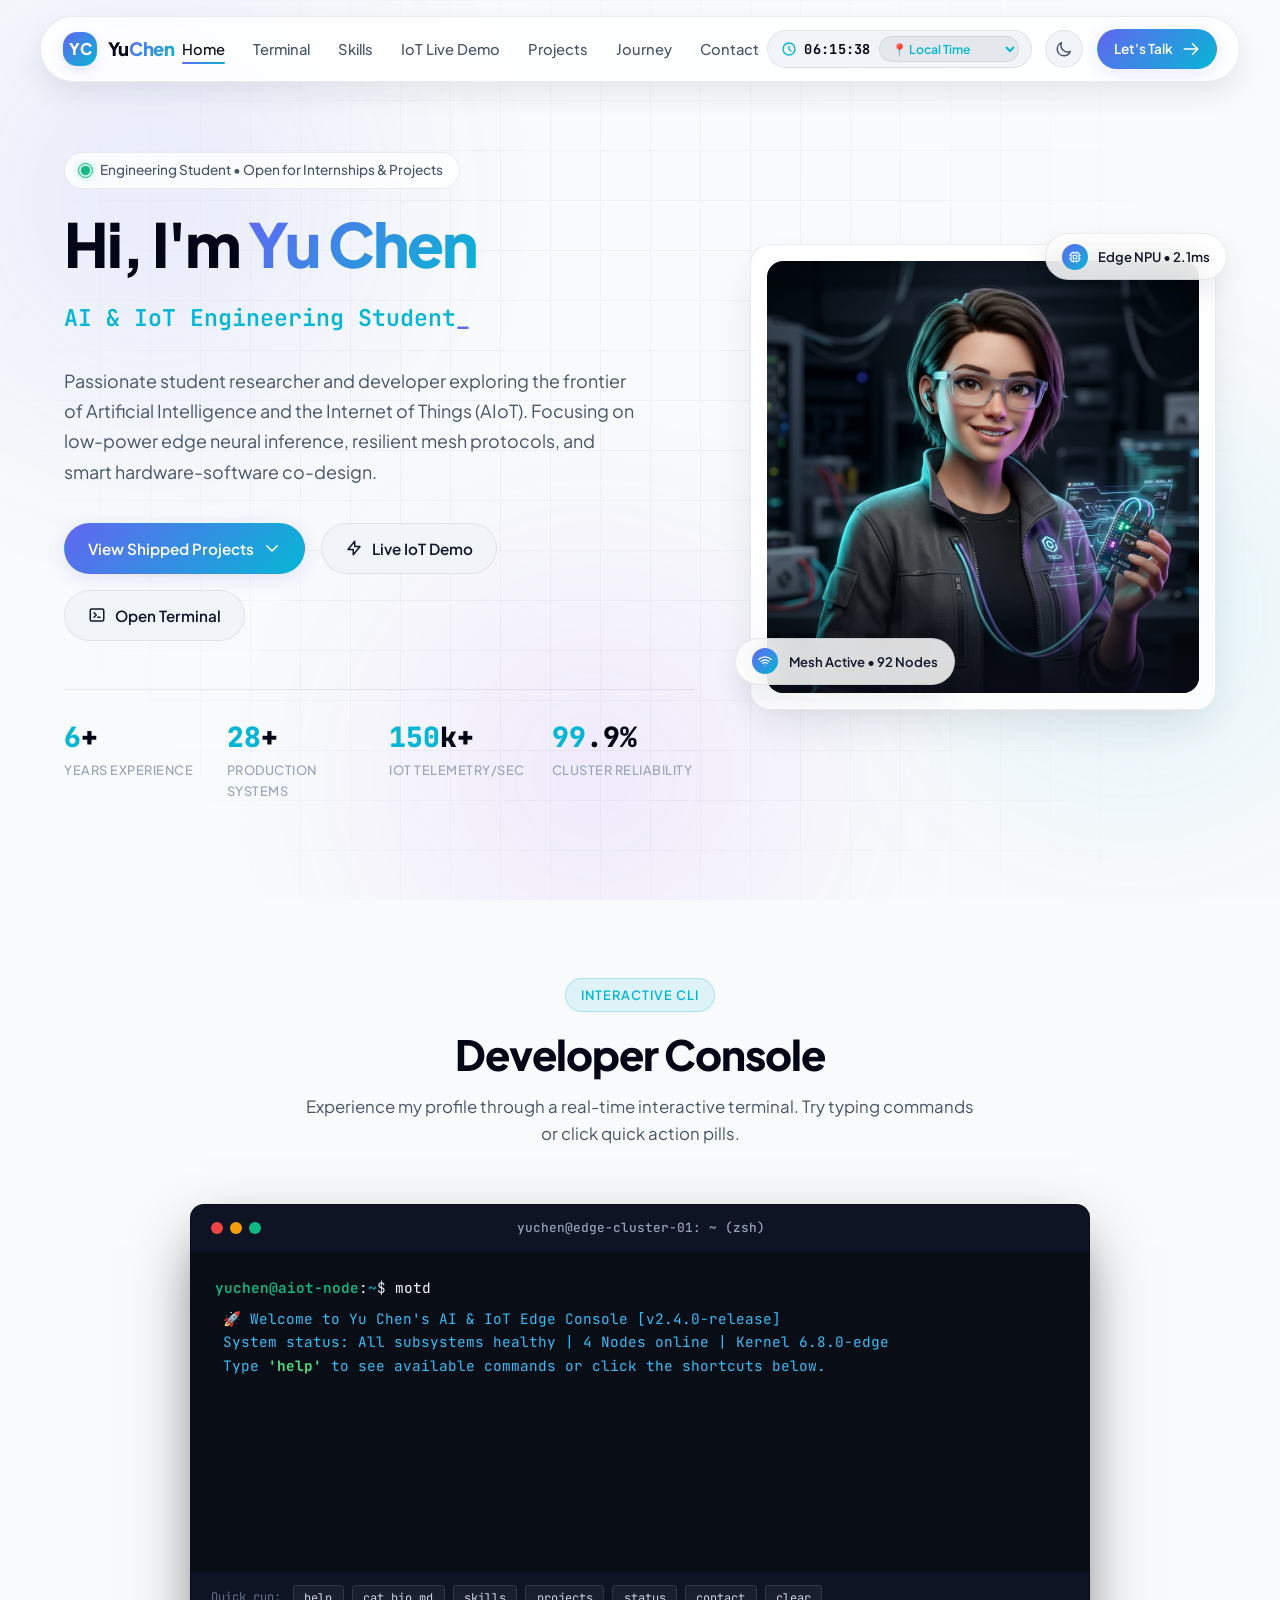
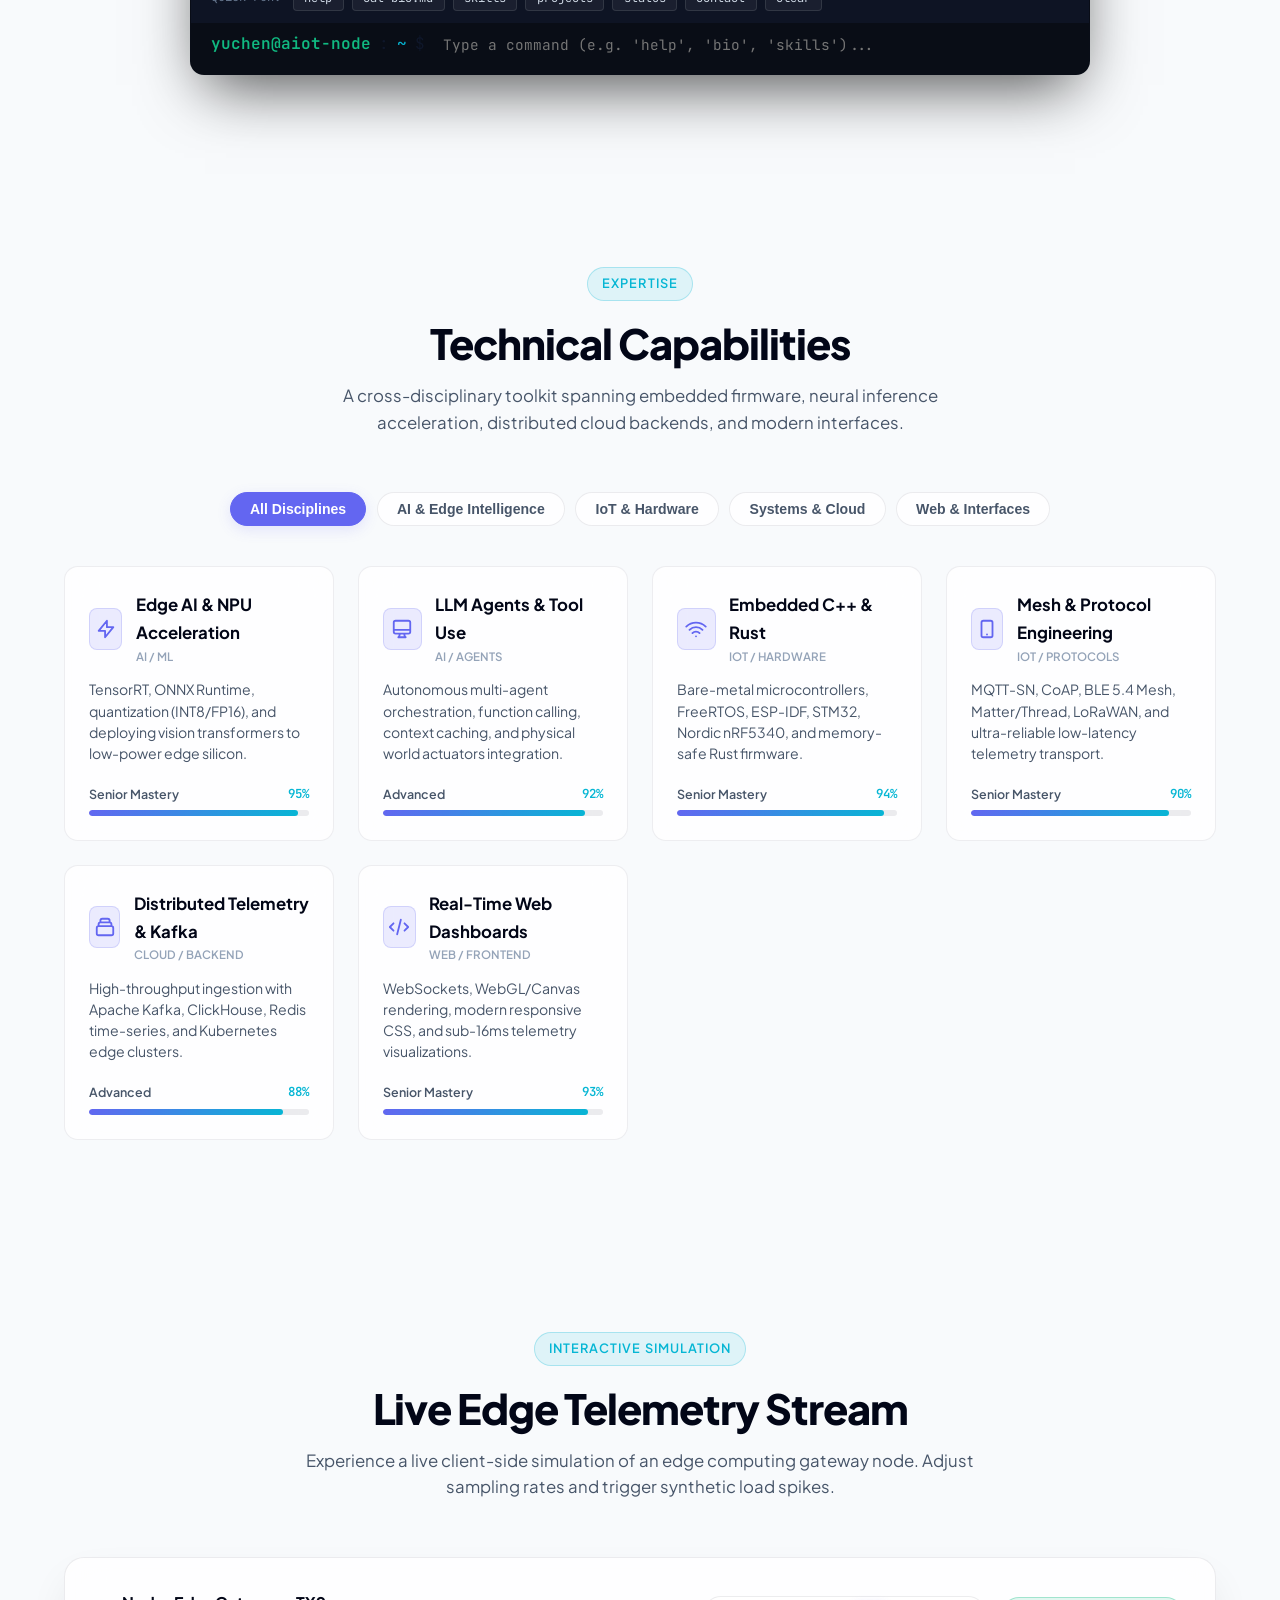
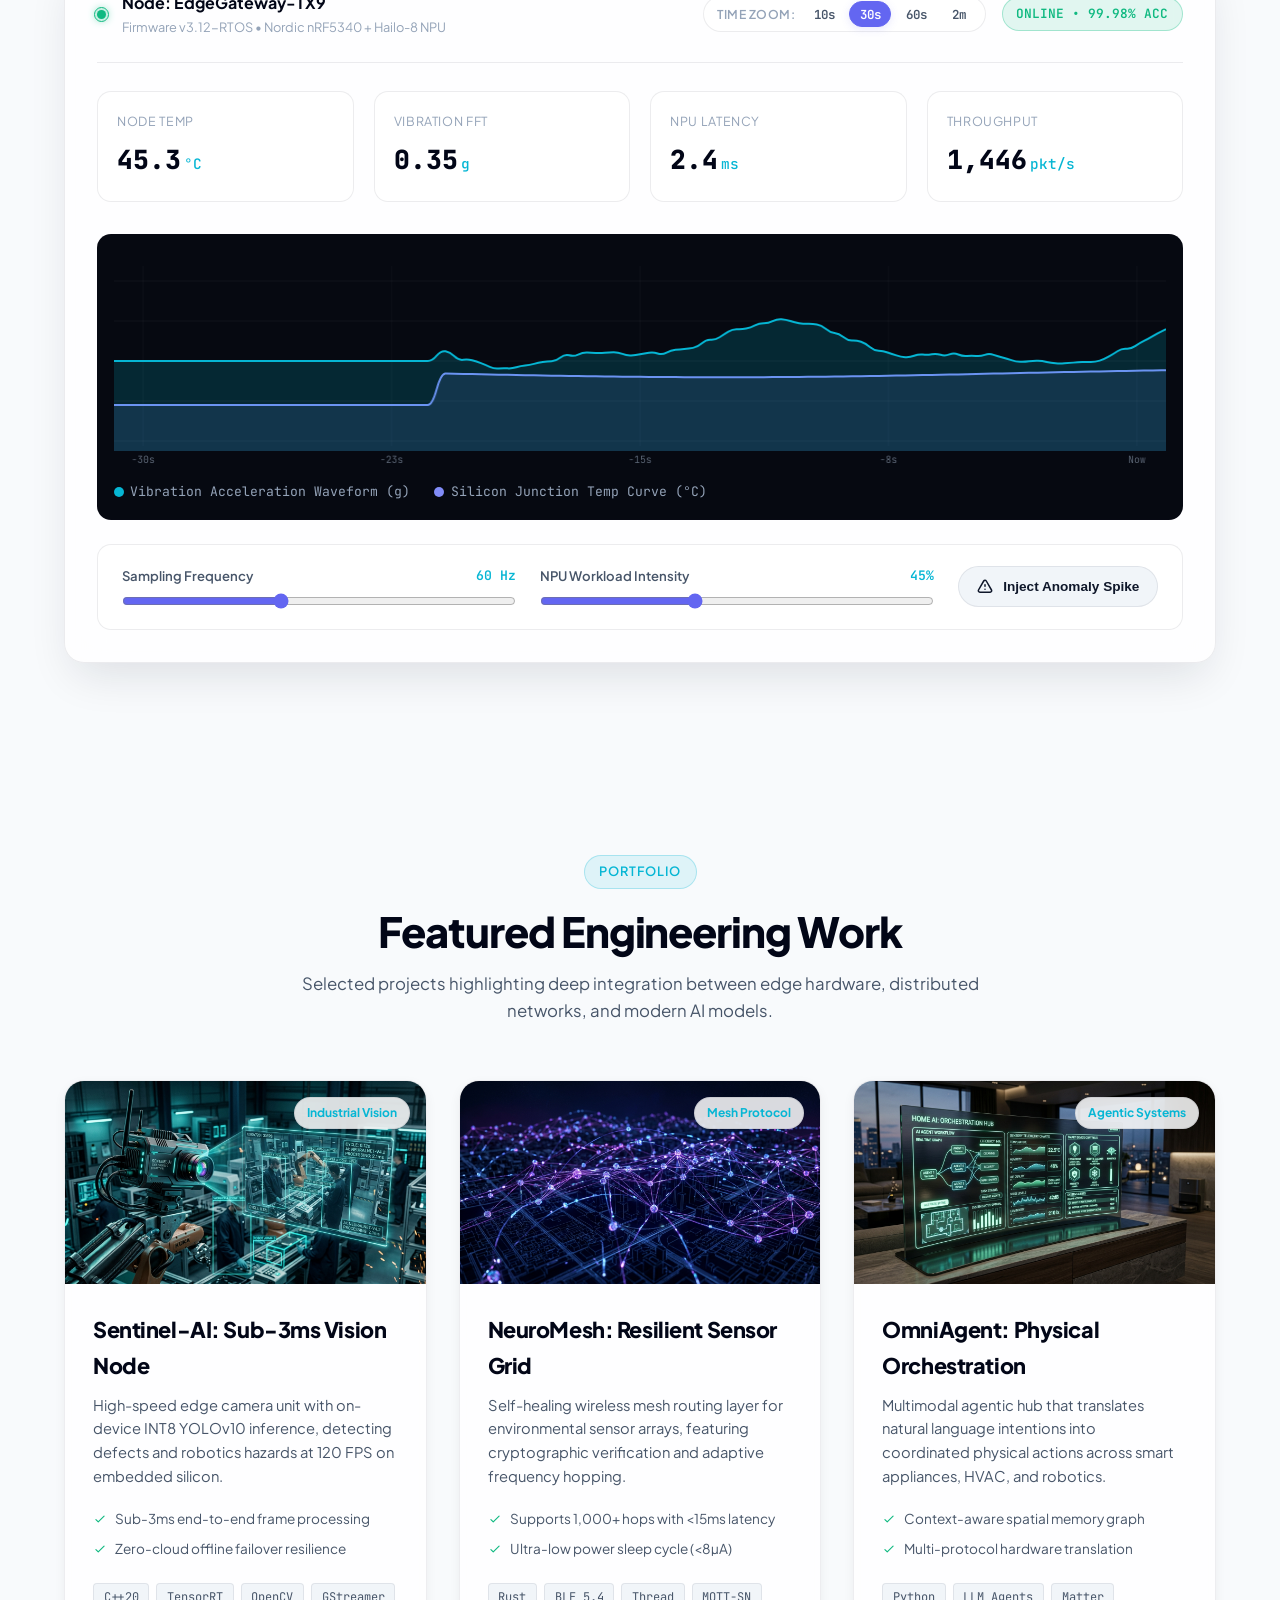
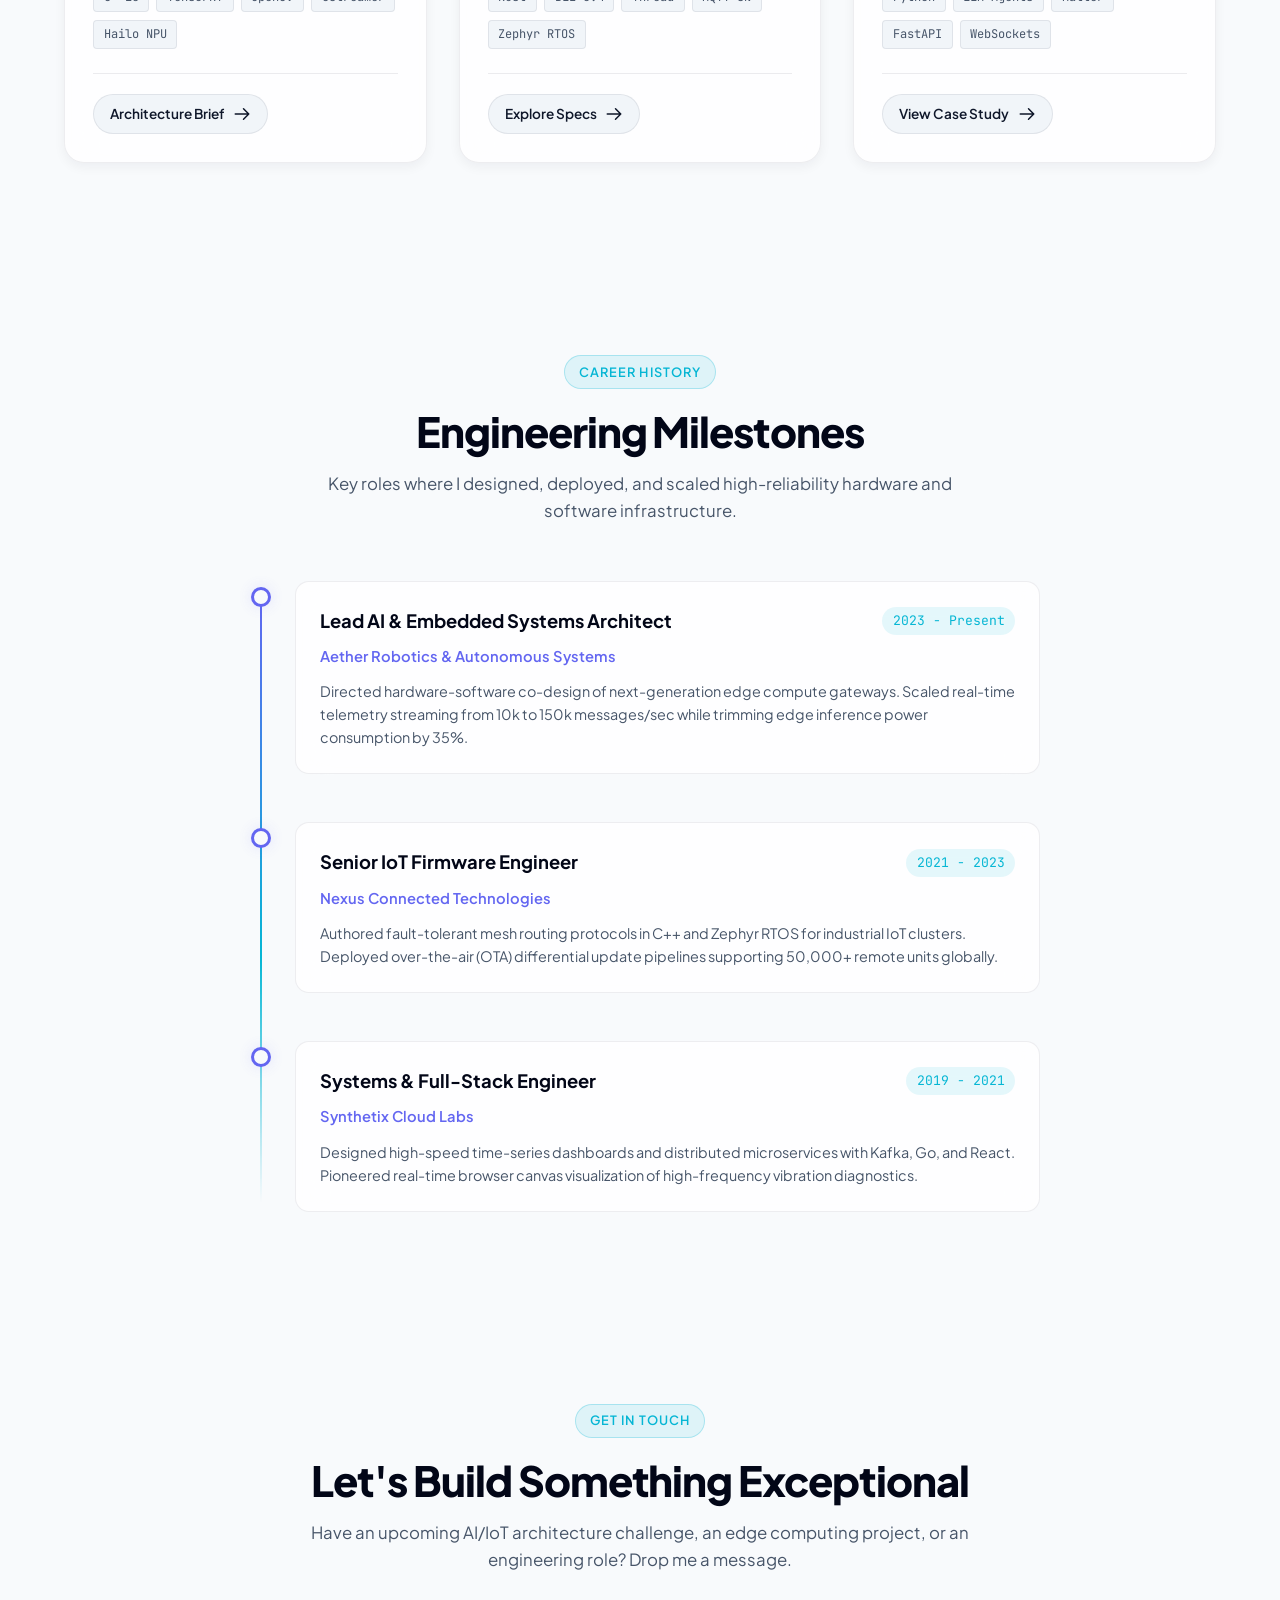
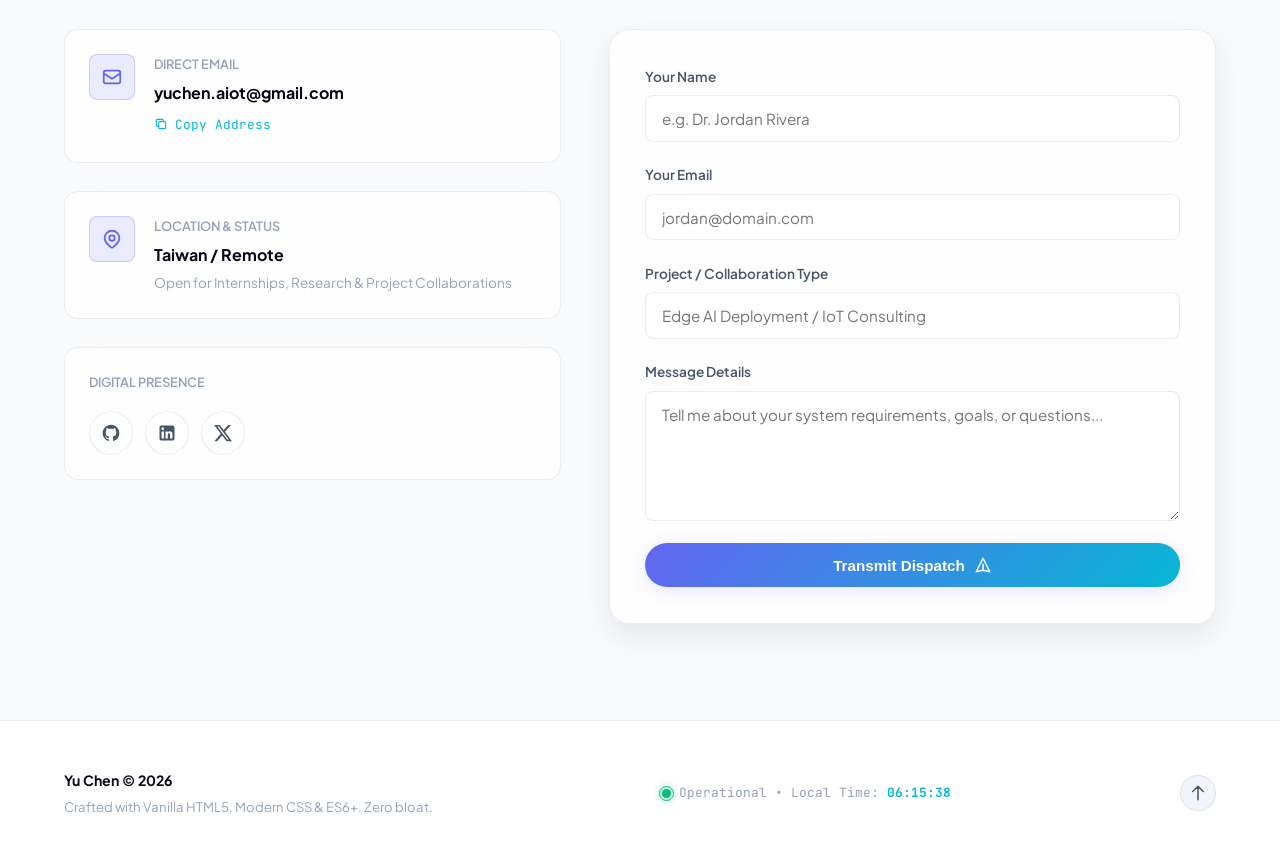
==== L2 Personal Page/index.html @ 90fe8b97 "feat: initial commit for Yu Chen AIoT personal page with interactive terminal, live telemetry simula" ====
<!DOCTYPE html>
<html lang="en" data-theme="dark">
<head>
  <meta charset="UTF-8">
  <meta name="viewport" content="width=device-width, initial-scale=1.0">
  <title>Yu Chen | AI & IoT Engineering Student</title>
  <meta name="description" content="Personal portfolio of Yu Chen — AI & IoT Engineering Student specializing in edge intelligence, distributed sensor networks, and autonomous physical systems.">
  <meta name="keywords" content="Yu Chen, AI, IoT, Edge Computing, Embedded Systems, Machine Learning, Engineering Student, Taiwan">
  <meta name="author" content="Yu Chen">

  <!-- Open Graph / Meta -->
  <meta property="og:type" content="website">
  <meta property="og:title" content="Yu Chen | AI & IoT Engineering Student">
  <meta property="og:description" content="Exploring Intelligent Edge Systems, Distributed IoT Mesh, and Autonomous Agent Infrastructure.">
  <meta property="og:image" content="./assets/avatar.jpg">

  <!-- Favicon -->
  <link rel="icon" href="data:image/svg+xml,<svg xmlns=%22http://www.w3.org/2000/svg%22 viewBox=%220 0 100 100%22><text y=%22.9em%22 font-size=%2290%22>⚡</text></svg>">

  <!-- Google Fonts: Plus Jakarta Sans & JetBrains Mono -->
  <link rel="preconnect" href="https://fonts.googleapis.com">
  <link rel="preconnect" href="https://fonts.gstatic.com" crossorigin>
  <link href="https://fonts.googleapis.com/css2?family=JetBrains+Mono:wght@400;500;700&family=Plus+Jakarta+Sans:wght@400;500;600;700;800&display=swap" rel="stylesheet">

  <!-- Stylesheet -->
  <link rel="stylesheet" href="style.css">
</head>
<body>

  <!-- Ambient Animated Background -->
  <div class="ambient-bg" aria-hidden="true">
    <div class="ambient-orb ambient-orb-1"></div>
    <div class="ambient-orb ambient-orb-2"></div>
    <div class="ambient-orb ambient-orb-3"></div>
    <div class="grid-overlay"></div>
  </div>

  <!-- Header / Navigation Bar -->
  <header class="header">
    <nav class="nav-wrapper" aria-label="Main Navigation">
      <a href="#hero" class="brand-logo" id="brandLogo">
        <div class="brand-mark">YC</div>
        <div class="brand-name">Yu<span>Chen</span></div>
      </a>

      <ul class="nav-menu" id="navMenu">
        <li><a href="#hero" class="nav-link active">Home</a></li>
        <li><a href="#terminal-section" class="nav-link">Terminal</a></li>
        <li><a href="#skills" class="nav-link">Skills</a></li>
        <li><a href="#telemetry" class="nav-link">IoT Live Demo</a></li>
        <li><a href="#projects" class="nav-link">Projects</a></li>
        <li><a href="#experience" class="nav-link">Journey</a></li>
        <li><a href="#contact" class="nav-link">Contact</a></li>
      </ul>

      <div class="nav-actions">
        <!-- Live Time & Timezone Switcher -->
        <div class="time-widget" id="headerTimeWidget">
          <div class="time-clock">
            <svg class="time-clock-icon" fill="none" viewBox="0 0 24 24" stroke="currentColor">
              <path stroke-linecap="round" stroke-linejoin="round" stroke-width="2" d="M12 8v4l3 3m6-3a9 9 0 11-18 0 9 9 0 0118 0z" />
            </svg>
            <span class="time-digits" id="navTimeDigits">--:--:--</span>
          </div>
          <div class="timezone-picker">
            <select id="timezoneSelect" class="timezone-select" aria-label="Select Time Zone" title="Switch Time Zone">
              <option value="auto">📍 Local Time</option>
              <option value="Asia/Taipei">🇹🇼 Taipei (UTC+8)</option>
              <option value="Asia/Tokyo">🇯🇵 Tokyo (JST)</option>
              <option value="America/Los_Angeles">🇺🇸 US Pacific (PT)</option>
              <option value="America/New_York">🇺🇸 US Eastern (ET)</option>
              <option value="Europe/London">🇬🇧 London (GMT)</option>
              <option value="Europe/Berlin">🇩🇪 Berlin (CET)</option>
              <option value="Australia/Sydney">🇦🇺 Sydney (AEST)</option>
              <option value="UTC">🌐 UTC</option>
            </select>
          </div>
        </div>

        <!-- Theme Toggle Button -->
        <button class="theme-toggle-btn" id="themeToggleBtn" aria-label="Toggle Color Theme" title="Toggle Theme">
          <svg class="icon-sun" fill="none" viewBox="0 0 24 24" stroke="currentColor">
            <path stroke-linecap="round" stroke-linejoin="round" stroke-width="2" d="M12 3v1m0 16v1m9-9h-1M4 12H3m15.364 6.364l-.707-.707M6.343 6.343l-.707-.707m12.728 0l-.707.707M6.343 17.657l-.707.707M16 12a4 4 0 11-8 0 4 4 0 018 0z" />
          </svg>
          <svg class="icon-moon" fill="none" viewBox="0 0 24 24" stroke="currentColor">
            <path stroke-linecap="round" stroke-linejoin="round" stroke-width="2" d="M20.354 15.354A9 9 0 018.646 3.646 9.003 9.003 0 0012 21a9.003 9.003 0 008.354-5.646z" />
          </svg>
        </button>

        <a href="#contact" class="btn btn-primary btn-sm" id="navContactBtn">
          <span>Let's Talk</span>
          <svg fill="none" viewBox="0 0 24 24" stroke="currentColor">
            <path stroke-linecap="round" stroke-linejoin="round" stroke-width="2" d="M14 5l7 7m0 0l-7 7m7-7H3" />
          </svg>
        </a>

        <!-- Mobile Menu Toggle -->
        <button class="mobile-menu-toggle" id="mobileMenuBtn" aria-label="Toggle Menu">
          <svg fill="none" viewBox="0 0 24 24" stroke="currentColor">
            <path stroke-linecap="round" stroke-linejoin="round" stroke-width="2" d="M4 6h16M4 12h16M4 18h16" />
          </svg>
        </button>
      </div>
    </nav>
  </header>

  <main>
    <!-- =======================================================================
         Hero Section
         ======================================================================= -->
    <section class="hero-section" id="hero">
      <div class="container">
        <div class="hero-grid">
          <!-- Hero Text -->
          <div class="hero-content">
            <div class="hero-badge-wrapper">
              <div class="status-badge">
                <span class="status-dot"></span>
                <span>Engineering Student &bull; Open for Internships & Projects</span>
              </div>
            </div>

            <h1 class="hero-title">
              Hi, I'm <span class="gradient-text">Yu Chen</span>
            </h1>

            <div class="typing-container">
              <span id="typingText"></span><span class="typing-cursor">_</span>
            </div>

            <p class="hero-description">
              Passionate student researcher and developer exploring the frontier of Artificial Intelligence
              and the Internet of Things (AIoT). Focusing on low-power edge neural inference,
              resilient mesh protocols, and smart hardware-software co-design.
            </p>

            <div class="hero-actions">
              <a href="#projects" class="btn btn-primary" id="heroExploreBtn">
                <span>View Shipped Projects</span>
                <svg fill="none" viewBox="0 0 24 24" stroke="currentColor">
                  <path stroke-linecap="round" stroke-linejoin="round" stroke-width="2" d="M19 9l-7 7-7-7" />
                </svg>
              </a>

              <a href="#telemetry" class="btn btn-secondary" id="heroDemoBtn">
                <svg fill="none" viewBox="0 0 24 24" stroke="currentColor">
                  <path stroke-linecap="round" stroke-linejoin="round" stroke-width="2" d="M13 10V3L4 14h7v7l9-11h-7z" />
                </svg>
                <span>Live IoT Demo</span>
              </a>

              <a href="#terminal-section" class="btn btn-secondary" id="heroTerminalBtn">
                <svg fill="none" viewBox="0 0 24 24" stroke="currentColor">
                  <path stroke-linecap="round" stroke-linejoin="round" stroke-width="2" d="M8 9l3 3-3 3m5 0h3M5 20h14a2 2 0 002-2V6a2 2 0 00-2-2H5a2 2 0 00-2 2v12a2 2 0 002 2z" />
                </svg>
                <span>Open Terminal</span>
              </a>
            </div>

            <!-- Stats Highlight -->
            <div class="stats-grid">
              <div class="stat-item">
                <div class="stat-number"><span class="counter" data-target="6">0</span>+</div>
                <div class="stat-label">Years Experience</div>
              </div>
              <div class="stat-item">
                <div class="stat-number"><span class="counter" data-target="28">0</span>+</div>
                <div class="stat-label">Production Systems</div>
              </div>
              <div class="stat-item">
                <div class="stat-number"><span class="counter" data-target="150">0</span>k+</div>
                <div class="stat-label">IoT Telemetry/sec</div>
              </div>
              <div class="stat-item">
                <div class="stat-number"><span class="counter" data-target="99">0</span>.9%</div>
                <div class="stat-label">Cluster Reliability</div>
              </div>
            </div>
          </div>

          <!-- Hero Visual & Avatar Card -->
          <div class="hero-visual-card">
            <div class="avatar-image-wrapper">
              <img src="./assets/avatar.jpg" alt="Yu Chen - AI & IoT Engineering Student" class="avatar-image" loading="eager">
              <div class="avatar-glass-overlay"></div>
            </div>

            <!-- Floating Micro Badges -->
            <div class="floating-chip floating-chip-1">
              <div class="chip-icon">
                <svg fill="none" viewBox="0 0 24 24" stroke="currentColor">
                  <path stroke-linecap="round" stroke-linejoin="round" stroke-width="2" d="M9 3v2m6-2v2M9 19v2m6-2v2M5 9H3m2 6H3m18-6h-2m2 6h-2M7 19h10a2 2 0 002-2V7a2 2 0 00-2-2H7a2 2 0 00-2 2v10a2 2 0 002 2zM9 9h6v6H9V9z" />
                </svg>
              </div>
              <span>Edge NPU &bull; 2.1ms</span>
            </div>

            <div class="floating-chip floating-chip-2">
              <div class="chip-icon">
                <svg fill="none" viewBox="0 0 24 24" stroke="currentColor">
                  <path stroke-linecap="round" stroke-linejoin="round" stroke-width="2" d="M8.111 16.404a5.5 5.5 0 017.778 0M12 20h.01m-7.08-7.071c3.904-3.905 10.236-3.905 14.141 0M1.394 9.393c5.857-5.857 15.355-5.857 21.213 0" />
                </svg>
              </div>
              <span>Mesh Active &bull; 92 Nodes</span>
            </div>
          </div>
        </div>
      </div>
    </section>

    <!-- =======================================================================
         Interactive Terminal Section
         ======================================================================= -->
    <section id="terminal-section">
      <div class="container">
        <div class="section-header">
          <div class="section-tag">Interactive CLI</div>
          <h2 class="section-title">Developer Console</h2>
          <p class="section-desc">Experience my profile through a real-time interactive terminal. Try typing commands or click quick action pills.</p>
        </div>

        <div class="terminal-wrapper" id="terminalWrapper">
          <div class="terminal-header">
            <div class="terminal-controls">
              <span class="term-btn red"></span>
              <span class="term-btn yellow"></span>
              <span class="term-btn green"></span>
            </div>
            <div class="terminal-title">yuchen@edge-cluster-01: ~ (zsh)</div>
            <div style="width: 48px;"></div>
          </div>

          <div class="terminal-body" id="terminalBody">
            <div class="term-line">
              <span class="term-prompt">yuchen@aiot-node</span>:<span class="term-path">~</span>$ <span class="term-cmd">motd</span>
            </div>
            <div class="term-output highlight">
              🚀 Welcome to Yu Chen's AI & IoT Edge Console [v2.4.0-release]<br>
              System status: All subsystems healthy | 4 Nodes online | Kernel 6.8.0-edge<br>
              Type <strong style="color: #4ade80;">'help'</strong> to see available commands or click the shortcuts below.
            </div>
          </div>

          <div class="terminal-quick-actions">
            <span class="quick-action-label">Quick run:</span>
            <button class="quick-cmd-btn" data-cmd="help">help</button>
            <button class="quick-cmd-btn" data-cmd="cat bio.md">cat bio.md</button>
            <button class="quick-cmd-btn" data-cmd="skills">skills</button>
            <button class="quick-cmd-btn" data-cmd="projects">projects</button>
            <button class="quick-cmd-btn" data-cmd="status">status</button>
            <button class="quick-cmd-btn" data-cmd="contact">contact</button>
            <button class="quick-cmd-btn" data-cmd="clear">clear</button>
          </div>

          <form id="terminalForm" onsubmit="return false;" style="padding: 0 1.25rem 1rem; background: #090d16;">
            <div class="terminal-input-row">
              <span class="term-prompt">yuchen@aiot-node</span>:<span class="term-path">~</span>$&nbsp;
              <input type="text" id="terminalInput" class="terminal-input" placeholder="Type a command (e.g. 'help', 'bio', 'skills')..." autocomplete="off" spellcheck="false">
            </div>
          </form>
        </div>
      </div>
    </section>

    <!-- =======================================================================
         Skills & Capabilities Matrix
         ======================================================================= -->
    <section id="skills">
      <div class="container">
        <div class="section-header">
          <div class="section-tag">Expertise</div>
          <h2 class="section-title">Technical Capabilities</h2>
          <p class="section-desc">A cross-disciplinary toolkit spanning embedded firmware, neural inference acceleration, distributed cloud backends, and modern interfaces.</p>
        </div>

        <!-- Filter Buttons -->
        <div class="skills-filter-wrapper">
          <button class="filter-btn active" data-filter="all">All Disciplines</button>
          <button class="filter-btn" data-filter="ai">AI & Edge Intelligence</button>
          <button class="filter-btn" data-filter="iot">IoT & Hardware</button>
          <button class="filter-btn" data-filter="systems">Systems & Cloud</button>
          <button class="filter-btn" data-filter="web">Web & Interfaces</button>
        </div>

        <!-- Skills Grid -->
        <div class="skills-grid" id="skillsGrid">
          <!-- AI 1 -->
          <div class="skill-card" data-category="ai">
            <div class="skill-card-header">
              <div class="skill-icon-wrap">
                <svg fill="none" viewBox="0 0 24 24" stroke="currentColor">
                  <path stroke-linecap="round" stroke-linejoin="round" stroke-width="2" d="M13 10V3L4 14h7v7l9-11h-7z" />
                </svg>
              </div>
              <div>
                <div class="skill-name">Edge AI & NPU Acceleration</div>
                <div class="skill-category-badge">AI / ML</div>
              </div>
            </div>
            <p class="skill-desc">TensorRT, ONNX Runtime, quantization (INT8/FP16), and deploying vision transformers to low-power edge silicon.</p>
            <div class="skill-progress-wrap">
              <div class="skill-progress-header">
                <span class="skill-progress-level">Senior Mastery</span>
                <span class="skill-progress-pct">95%</span>
              </div>
              <div class="skill-progress-bar"><div class="skill-progress-fill" style="width: 95%;"></div></div>
            </div>
          </div>

          <!-- AI 2 -->
          <div class="skill-card" data-category="ai">
            <div class="skill-card-header">
              <div class="skill-icon-wrap">
                <svg fill="none" viewBox="0 0 24 24" stroke="currentColor">
                  <path stroke-linecap="round" stroke-linejoin="round" stroke-width="2" d="M9.75 17L9 20l-1 1h8l-1-1-.75-3M3 13h18M5 17h14a2 2 0 002-2V5a2 2 0 00-2-2H5a2 2 0 00-2 2v10a2 2 0 002 2z" />
                </svg>
              </div>
              <div>
                <div class="skill-name">LLM Agents & Tool Use</div>
                <div class="skill-category-badge">AI / Agents</div>
              </div>
            </div>
            <p class="skill-desc">Autonomous multi-agent orchestration, function calling, context caching, and physical world actuators integration.</p>
            <div class="skill-progress-wrap">
              <div class="skill-progress-header">
                <span class="skill-progress-level">Advanced</span>
                <span class="skill-progress-pct">92%</span>
              </div>
              <div class="skill-progress-bar"><div class="skill-progress-fill" style="width: 92%;"></div></div>
            </div>
          </div>

          <!-- IoT 1 -->
          <div class="skill-card" data-category="iot">
            <div class="skill-card-header">
              <div class="skill-icon-wrap">
                <svg fill="none" viewBox="0 0 24 24" stroke="currentColor">
                  <path stroke-linecap="round" stroke-linejoin="round" stroke-width="2" d="M8.111 16.404a5.5 5.5 0 017.778 0M12 20h.01m-7.08-7.071c3.904-3.905 10.236-3.905 14.141 0M1.394 9.393c5.857-5.857 15.355-5.857 21.213 0" />
                </svg>
              </div>
              <div>
                <div class="skill-name">Embedded C++ & Rust</div>
                <div class="skill-category-badge">IoT / Hardware</div>
              </div>
            </div>
            <p class="skill-desc">Bare-metal microcontrollers, FreeRTOS, ESP-IDF, STM32, Nordic nRF5340, and memory-safe Rust firmware.</p>
            <div class="skill-progress-wrap">
              <div class="skill-progress-header">
                <span class="skill-progress-level">Senior Mastery</span>
                <span class="skill-progress-pct">94%</span>
              </div>
              <div class="skill-progress-bar"><div class="skill-progress-fill" style="width: 94%;"></div></div>
            </div>
          </div>

          <!-- IoT 2 -->
          <div class="skill-card" data-category="iot">
            <div class="skill-card-header">
              <div class="skill-icon-wrap">
                <svg fill="none" viewBox="0 0 24 24" stroke="currentColor">
                  <path stroke-linecap="round" stroke-linejoin="round" stroke-width="2" d="M12 18h.01M8 21h8a2 2 0 002-2V5a2 2 0 00-2-2H8a2 2 0 00-2 2v14a2 2 0 002 2z" />
                </svg>
              </div>
              <div>
                <div class="skill-name">Mesh & Protocol Engineering</div>
                <div class="skill-category-badge">IoT / Protocols</div>
              </div>
            </div>
            <p class="skill-desc">MQTT-SN, CoAP, BLE 5.4 Mesh, Matter/Thread, LoRaWAN, and ultra-reliable low-latency telemetry transport.</p>
            <div class="skill-progress-wrap">
              <div class="skill-progress-header">
                <span class="skill-progress-level">Senior Mastery</span>
                <span class="skill-progress-pct">90%</span>
              </div>
              <div class="skill-progress-bar"><div class="skill-progress-fill" style="width: 90%;"></div></div>
            </div>
          </div>

          <!-- Systems 1 -->
          <div class="skill-card" data-category="systems">
            <div class="skill-card-header">
              <div class="skill-icon-wrap">
                <svg fill="none" viewBox="0 0 24 24" stroke="currentColor">
                  <path stroke-linecap="round" stroke-linejoin="round" stroke-width="2" d="M19 11H5m14 0a2 2 0 012 2v6a2 2 0 01-2 2H5a2 2 0 01-2-2v-6a2 2 0 012-2m14 0V9a2 2 0 00-2-2M5 11V9a2 2 0 012-2m0 0V5a2 2 0 012-2h6a2 2 0 012 2v2M7 7h10" />
                </svg>
              </div>
              <div>
                <div class="skill-name">Distributed Telemetry & Kafka</div>
                <div class="skill-category-badge">Cloud / Backend</div>
              </div>
            </div>
            <p class="skill-desc">High-throughput ingestion with Apache Kafka, ClickHouse, Redis time-series, and Kubernetes edge clusters.</p>
            <div class="skill-progress-wrap">
              <div class="skill-progress-header">
                <span class="skill-progress-level">Advanced</span>
                <span class="skill-progress-pct">88%</span>
              </div>
              <div class="skill-progress-bar"><div class="skill-progress-fill" style="width: 88%;"></div></div>
            </div>
          </div>

          <!-- Web 1 -->
          <div class="skill-card" data-category="web">
            <div class="skill-card-header">
              <div class="skill-icon-wrap">
                <svg fill="none" viewBox="0 0 24 24" stroke="currentColor">
                  <path stroke-linecap="round" stroke-linejoin="round" stroke-width="2" d="M10 20l4-16m4 4l4 4-4 4M6 16l-4-4 4-4" />
                </svg>
              </div>
              <div>
                <div class="skill-name">Real-Time Web Dashboards</div>
                <div class="skill-category-badge">Web / Frontend</div>
              </div>
            </div>
            <p class="skill-desc">WebSockets, WebGL/Canvas rendering, modern responsive CSS, and sub-16ms telemetry visualizations.</p>
            <div class="skill-progress-wrap">
              <div class="skill-progress-header">
                <span class="skill-progress-level">Senior Mastery</span>
                <span class="skill-progress-pct">93%</span>
              </div>
              <div class="skill-progress-bar"><div class="skill-progress-fill" style="width: 93%;"></div></div>
            </div>
          </div>
        </div>
      </div>
    </section>

    <!-- =======================================================================
         Live IoT Telemetry Simulator (Showcase Widget)
         ======================================================================= -->
    <section id="telemetry">
      <div class="container">
        <div class="section-header">
          <div class="section-tag">Interactive Simulation</div>
          <h2 class="section-title">Live Edge Telemetry Stream</h2>
          <p class="section-desc">Experience a live client-side simulation of an edge computing gateway node. Adjust sampling rates and trigger synthetic load spikes.</p>
        </div>

        <div class="telemetry-dashboard">
          <div class="telemetry-header">
            <div class="telemetry-node-info">
              <div class="status-dot"></div>
              <div>
                <strong style="color: var(--text-highlight);">Node: EdgeGateway-TX9</strong>
                <div style="font-size: 0.8rem; color: var(--text-muted);">Firmware v3.12-RTOS &bull; Nordic nRF5340 + Hailo-8 NPU</div>
              </div>
            </div>
            <div class="telemetry-header-actions">
              <div class="telemetry-time-zoom" id="telemetryTimeZoom">
                <span class="zoom-label">Time Zoom:</span>
                <div class="zoom-btn-group">
                  <button class="zoom-btn" data-zoom="10" title="10 seconds high-res window (10x zoom)">10s</button>
                  <button class="zoom-btn active" data-zoom="30" title="30 seconds window (5x zoom)">30s</button>
                  <button class="zoom-btn" data-zoom="60" title="60 seconds window (2x zoom)">60s</button>
                  <button class="zoom-btn" data-zoom="120" title="2 minutes overview (1x zoom)">2m</button>
                </div>
              </div>
              <div class="node-chip">ONLINE &bull; 99.98% ACC</div>
            </div>
          </div>

          <!-- Live KPIs -->
          <div class="telemetry-kpis">
            <div class="kpi-card">
              <span class="kpi-label">Node Temp</span>
              <div class="kpi-value"><span id="valTemp">41.8</span><span class="kpi-unit">°C</span></div>
            </div>
            <div class="kpi-card">
              <span class="kpi-label">Vibration FFT</span>
              <div class="kpi-value"><span id="valVibe">0.24</span><span class="kpi-unit">g</span></div>
            </div>
            <div class="kpi-card">
              <span class="kpi-label">NPU Latency</span>
              <div class="kpi-value"><span id="valLatency">2.1</span><span class="kpi-unit">ms</span></div>
            </div>
            <div class="kpi-card">
              <span class="kpi-label">Throughput</span>
              <div class="kpi-value"><span id="valPackets">1,240</span><span class="kpi-unit">pkt/s</span></div>
            </div>
          </div>

          <!-- Canvas Waveform -->
          <div class="canvas-container">
            <canvas id="telemetryChart"></canvas>
            <div class="canvas-legend">
              <div class="legend-item">
                <span class="legend-dot cyan"></span>
                <span>Vibration Acceleration Waveform (g)</span>
              </div>
              <div class="legend-item">
                <span class="legend-dot indigo"></span>
                <span>Silicon Junction Temp Curve (°C)</span>
              </div>
            </div>
          </div>

          <!-- Interactive Controls -->
          <div class="telemetry-controls-row">
            <div class="slider-group">
              <div class="slider-header">
                <span>Sampling Frequency</span>
                <span class="slider-val" id="freqVal">60 Hz</span>
              </div>
              <input type="range" class="custom-range" id="freqSlider" min="20" max="120" value="60">
            </div>

            <div class="slider-group">
              <div class="slider-header">
                <span>NPU Workload Intensity</span>
                <span class="slider-val" id="loadVal">45%</span>
              </div>
              <input type="range" class="custom-range" id="loadSlider" min="10" max="100" value="45">
            </div>

            <div>
              <button class="btn btn-secondary" id="triggerAnomalyBtn" style="font-size: 0.85rem; padding: 0.65rem 1.1rem;">
                <svg fill="none" viewBox="0 0 24 24" stroke="currentColor">
                  <path stroke-linecap="round" stroke-linejoin="round" stroke-width="2" d="M12 9v2m0 4h.01m-6.938 4h13.856c1.54 0 2.502-1.667 1.732-3L13.732 4c-.77-1.333-2.694-1.333-3.464 0L3.34 16c-.77 1.333.192 3 1.732 3z" />
                </svg>
                <span>Inject Anomaly Spike</span>
              </button>
            </div>
          </div>
        </div>
      </div>
    </section>

    <!-- =======================================================================
         Featured Projects Showcase
         ======================================================================= -->
    <section id="projects">
      <div class="container">
        <div class="section-header">
          <div class="section-tag">Portfolio</div>
          <h2 class="section-title">Featured Engineering Work</h2>
          <p class="section-desc">Selected projects highlighting deep integration between edge hardware, distributed networks, and modern AI models.</p>
        </div>

        <div class="projects-grid">
          <!-- Project 1 -->
          <article class="project-card">
            <div class="project-media">
              <img src="./assets/edgevision.jpg" alt="Sentinel-AI Edge Computer Vision" class="project-img" loading="lazy">
              <div class="project-badge">Industrial Vision</div>
            </div>
            <div class="project-body">
              <h3 class="project-title">Sentinel-AI: Sub-3ms Vision Node</h3>
              <p class="project-desc">
                High-speed edge camera unit with on-device INT8 YOLOv10 inference, detecting defects and robotics hazards at 120 FPS on embedded silicon.
              </p>
              <ul class="project-highlights">
                <li>
                  <svg fill="none" viewBox="0 0 24 24" stroke="currentColor"><path stroke-linecap="round" stroke-linejoin="round" stroke-width="2" d="M5 13l4 4L19 7"/></svg>
                  <span>Sub-3ms end-to-end frame processing</span>
                </li>
                <li>
                  <svg fill="none" viewBox="0 0 24 24" stroke="currentColor"><path stroke-linecap="round" stroke-linejoin="round" stroke-width="2" d="M5 13l4 4L19 7"/></svg>
                  <span>Zero-cloud offline failover resilience</span>
                </li>
              </ul>
              <div class="project-tags">
                <span class="project-tag">C++20</span>
                <span class="project-tag">TensorRT</span>
                <span class="project-tag">OpenCV</span>
                <span class="project-tag">GStreamer</span>
                <span class="project-tag">Hailo NPU</span>
              </div>
              <div class="project-footer">
                <a href="#contact" class="btn btn-secondary btn-sm">
                  <span>Architecture Brief</span>
                  <svg fill="none" viewBox="0 0 24 24" stroke="currentColor"><path stroke-linecap="round" stroke-linejoin="round" stroke-width="2" d="M14 5l7 7m0 0l-7 7m7-7H3"/></svg>
                </a>
              </div>
            </div>
          </article>

          <!-- Project 2 -->
          <article class="project-card">
            <div class="project-media">
              <img src="./assets/neuromesh.jpg" alt="NeuroMesh IoT Decentralized Network" class="project-img" loading="lazy">
              <div class="project-badge">Mesh Protocol</div>
            </div>
            <div class="project-body">
              <h3 class="project-title">NeuroMesh: Resilient Sensor Grid</h3>
              <p class="project-desc">
                Self-healing wireless mesh routing layer for environmental sensor arrays, featuring cryptographic verification and adaptive frequency hopping.
              </p>
              <ul class="project-highlights">
                <li>
                  <svg fill="none" viewBox="0 0 24 24" stroke="currentColor"><path stroke-linecap="round" stroke-linejoin="round" stroke-width="2" d="M5 13l4 4L19 7"/></svg>
                  <span>Supports 1,000+ hops with &lt;15ms latency</span>
                </li>
                <li>
                  <svg fill="none" viewBox="0 0 24 24" stroke="currentColor"><path stroke-linecap="round" stroke-linejoin="round" stroke-width="2" d="M5 13l4 4L19 7"/></svg>
                  <span>Ultra-low power sleep cycle (&lt;8µA)</span>
                </li>
              </ul>
              <div class="project-tags">
                <span class="project-tag">Rust</span>
                <span class="project-tag">BLE 5.4</span>
                <span class="project-tag">Thread</span>
                <span class="project-tag">MQTT-SN</span>
                <span class="project-tag">Zephyr RTOS</span>
              </div>
              <div class="project-footer">
                <a href="#contact" class="btn btn-secondary btn-sm">
                  <span>Explore Specs</span>
                  <svg fill="none" viewBox="0 0 24 24" stroke="currentColor"><path stroke-linecap="round" stroke-linejoin="round" stroke-width="2" d="M14 5l7 7m0 0l-7 7m7-7H3"/></svg>
                </a>
              </div>
            </div>
          </article>

          <!-- Project 3 -->
          <article class="project-card">
            <div class="project-media">
              <img src="./assets/omniagent.jpg" alt="OmniAgent Physical Space Hub" class="project-img" loading="lazy">
              <div class="project-badge">Agentic Systems</div>
            </div>
            <div class="project-body">
              <h3 class="project-title">OmniAgent: Physical Orchestration</h3>
              <p class="project-desc">
                Multimodal agentic hub that translates natural language intentions into coordinated physical actions across smart appliances, HVAC, and robotics.
              </p>
              <ul class="project-highlights">
                <li>
                  <svg fill="none" viewBox="0 0 24 24" stroke="currentColor"><path stroke-linecap="round" stroke-linejoin="round" stroke-width="2" d="M5 13l4 4L19 7"/></svg>
                  <span>Context-aware spatial memory graph</span>
                </li>
                <li>
                  <svg fill="none" viewBox="0 0 24 24" stroke="currentColor"><path stroke-linecap="round" stroke-linejoin="round" stroke-width="2" d="M5 13l4 4L19 7"/></svg>
                  <span>Multi-protocol hardware translation</span>
                </li>
              </ul>
              <div class="project-tags">
                <span class="project-tag">Python</span>
                <span class="project-tag">LLM Agents</span>
                <span class="project-tag">Matter</span>
                <span class="project-tag">FastAPI</span>
                <span class="project-tag">WebSockets</span>
              </div>
              <div class="project-footer">
                <a href="#contact" class="btn btn-secondary btn-sm">
                  <span>View Case Study</span>
                  <svg fill="none" viewBox="0 0 24 24" stroke="currentColor"><path stroke-linecap="round" stroke-linejoin="round" stroke-width="2" d="M14 5l7 7m0 0l-7 7m7-7H3"/></svg>
                </a>
              </div>
            </div>
          </article>
        </div>
      </div>
    </section>

    <!-- =======================================================================
         Experience Timeline
         ======================================================================= -->
    <section id="experience">
      <div class="container">
        <div class="section-header">
          <div class="section-tag">Career History</div>
          <h2 class="section-title">Engineering Milestones</h2>
          <p class="section-desc">Key roles where I designed, deployed, and scaled high-reliability hardware and software infrastructure.</p>
        </div>

        <div class="timeline-container">
          <!-- Timeline Item 1 -->
          <div class="timeline-item">
            <div class="timeline-dot"></div>
            <div class="timeline-card">
              <div class="timeline-meta">
                <h3 class="timeline-role">Lead AI & Embedded Systems Architect</h3>
                <span class="timeline-date">2023 - Present</span>
              </div>
              <div class="timeline-company">Aether Robotics & Autonomous Systems</div>
              <p class="timeline-desc">
                Directed hardware-software co-design of next-generation edge compute gateways. Scaled real-time telemetry streaming from 10k to 150k messages/sec while trimming edge inference power consumption by 35%.
              </p>
            </div>
          </div>

          <!-- Timeline Item 2 -->
          <div class="timeline-item">
            <div class="timeline-dot"></div>
            <div class="timeline-card">
              <div class="timeline-meta">
                <h3 class="timeline-role">Senior IoT Firmware Engineer</h3>
                <span class="timeline-date">2021 - 2023</span>
              </div>
              <div class="timeline-company">Nexus Connected Technologies</div>
              <p class="timeline-desc">
                Authored fault-tolerant mesh routing protocols in C++ and Zephyr RTOS for industrial IoT clusters. Deployed over-the-air (OTA) differential update pipelines supporting 50,000+ remote units globally.
              </p>
            </div>
          </div>

          <!-- Timeline Item 3 -->
          <div class="timeline-item">
            <div class="timeline-dot"></div>
            <div class="timeline-card">
              <div class="timeline-meta">
                <h3 class="timeline-role">Systems & Full-Stack Engineer</h3>
                <span class="timeline-date">2019 - 2021</span>
              </div>
              <div class="timeline-company">Synthetix Cloud Labs</div>
              <p class="timeline-desc">
                Designed high-speed time-series dashboards and distributed microservices with Kafka, Go, and React. Pioneered real-time browser canvas visualization of high-frequency vibration diagnostics.
              </p>
            </div>
          </div>
        </div>
      </div>
    </section>

    <!-- =======================================================================
         Contact Hub & Form
         ======================================================================= -->
    <section id="contact">
      <div class="container">
        <div class="section-header">
          <div class="section-tag">Get in Touch</div>
          <h2 class="section-title">Let's Build Something Exceptional</h2>
          <p class="section-desc">Have an upcoming AI/IoT architecture challenge, an edge computing project, or an engineering role? Drop me a message.</p>
        </div>

        <div class="contact-grid">
          <!-- Contact Info -->
          <div class="contact-info">
            <div class="contact-card">
              <div class="contact-icon">
                <svg fill="none" viewBox="0 0 24 24" stroke="currentColor">
                  <path stroke-linecap="round" stroke-linejoin="round" stroke-width="2" d="M3 8l7.89 5.26a2 2 0 002.22 0L21 8M5 19h14a2 2 0 002-2V7a2 2 0 00-2-2H5a2 2 0 00-2 2v10a2 2 0 002 2z" />
                </svg>
              </div>
              <div>
                <div class="contact-label">Direct Email</div>
                <div class="contact-value" id="emailText">yuchen.aiot@gmail.com</div>
                <button class="copy-email-btn" id="copyEmailBtn">
                  <svg style="width: 14px; height: 14px;" fill="none" viewBox="0 0 24 24" stroke="currentColor">
                    <path stroke-linecap="round" stroke-linejoin="round" stroke-width="2" d="M8 16H6a2 2 0 01-2-2V6a2 2 0 012-2h8a2 2 0 012 2v2m-6 12h8a2 2 0 002-2v-8a2 2 0 00-2-2h-8a2 2 0 00-2 2v8a2 2 0 002 2z" />
                  </svg>
                  <span id="copyEmailLabel">Copy Address</span>
                </button>
              </div>
            </div>

            <div class="contact-card">
              <div class="contact-icon">
                <svg fill="none" viewBox="0 0 24 24" stroke="currentColor">
                  <path stroke-linecap="round" stroke-linejoin="round" stroke-width="2" d="M17.657 16.657L13.414 20.9a1.998 1.998 0 01-2.827 0l-4.244-4.243a8 8 0 1111.314 0z" />
                  <path stroke-linecap="round" stroke-linejoin="round" stroke-width="2" d="M15 11a3 3 0 11-6 0 3 3 0 016 0z" />
                </svg>
              </div>
              <div>
                <div class="contact-label">Location & Status</div>
                <div class="contact-value">Taiwan / Remote</div>
                <div style="font-size: 0.85rem; color: var(--text-muted); margin-top: 0.25rem;">Open for Internships, Research & Project Collaborations</div>
              </div>
            </div>

            <div class="contact-card" style="flex-direction: column; gap: 0.85rem;">
              <div class="contact-label">Digital Presence</div>
              <div class="social-links-row">
                <!-- GitHub -->
                <a href="https://github.com/bambamboo0321" target="_blank" rel="noopener noreferrer" class="social-btn" aria-label="GitHub">
                  <svg fill="currentColor" viewBox="0 0 24 24">
                    <path fill-rule="evenodd" clip-rule="evenodd" d="M12 2C6.477 2 2 6.484 2 12.017c0 4.425 2.865 8.18 6.839 9.504.5.092.682-.217.682-.483 0-.237-.008-.868-.013-1.703-2.782.605-3.369-1.343-3.369-1.343-.454-1.158-1.11-1.466-1.11-1.466-.908-.62.069-.608.069-.608 1.003.07 1.53 1.032 1.53 1.032.892 1.53 2.341 1.088 2.91.832.092-.647.35-1.088.636-1.338-2.22-.253-4.555-1.113-4.555-4.951 0-1.093.39-1.988 1.029-2.688-.103-.253-.446-1.272.098-2.65 0 0 .84-.27 2.75 1.026A9.564 9.564 0 0112 6.844c.85.004 1.705.115 2.504.337 1.909-1.296 2.747-1.027 2.747-1.027.546 1.379.202 2.398.1 2.651.64.7 1.028 1.595 1.028 2.688 0 3.848-2.339 4.695-4.566 4.943.359.309.678.92.678 1.855 0 1.338-.012 2.419-.012 2.747 0 .268.18.58.688.482A10.019 10.019 0 0022 12.017C22 6.484 17.522 2 12 2z"/>
                  </svg>
                </a>
                <!-- LinkedIn -->
                <a href="https://linkedin.com" target="_blank" rel="noopener noreferrer" class="social-btn" aria-label="LinkedIn">
                  <svg fill="currentColor" viewBox="0 0 24 24">
                    <path d="M19 3a2 2 0 0 1 2 2v14a2 2 0 0 1-2 2H5a2 2 0 0 1-2-2V5a2 2 0 0 1 2-2h14m-.5 15.5v-5.3a3.26 3.26 0 0 0-3.26-3.26c-.85 0-1.84.52-2.28 1.3v-1.11h-2.79v8.37h2.79v-4.93c0-.77.62-1.4 1.39-1.4a1.4 1.4 0 0 1 1.4 1.4v4.93h2.75M6.88 8.56a1.68 1.68 0 0 0 1.68-1.68c0-.93-.75-1.69-1.68-1.69a1.69 1.69 0 0 0-1.69 1.69c0 .93.76 1.68 1.69 1.68m1.39 9.94v-8.37H5.5v8.37h2.77z"/>
                  </svg>
                </a>
                <!-- X / Twitter -->
                <a href="https://twitter.com" target="_blank" rel="noopener noreferrer" class="social-btn" aria-label="X / Twitter">
                  <svg fill="currentColor" viewBox="0 0 24 24">
                    <path d="M18.244 2.25h3.308l-7.227 8.26 8.502 11.24H16.17l-5.214-6.817L4.99 21.75H1.68l7.73-8.835L1.254 2.25H8.08l4.713 6.231zm-1.161 17.52h1.833L7.084 4.126H5.117z"/>
                  </svg>
                </a>
              </div>
            </div>
          </div>

          <!-- Contact Form -->
          <div class="contact-form-card">
            <form id="contactForm">
              <div class="form-group">
                <label for="contactName" class="form-label">Your Name</label>
                <input type="text" id="contactName" class="form-input" placeholder="e.g. Dr. Jordan Rivera" required>
              </div>

              <div class="form-group">
                <label for="contactEmail" class="form-label">Your Email</label>
                <input type="email" id="contactEmail" class="form-input" placeholder="jordan@domain.com" required>
              </div>

              <div class="form-group">
                <label for="contactSubject" class="form-label">Project / Collaboration Type</label>
                <input type="text" id="contactSubject" class="form-input" placeholder="Edge AI Deployment / IoT Consulting" required>
              </div>

              <div class="form-group">
                <label for="contactMessage" class="form-label">Message Details</label>
                <textarea id="contactMessage" class="form-textarea" placeholder="Tell me about your system requirements, goals, or questions..." required></textarea>
              </div>

              <button type="submit" class="btn btn-primary" id="submitContactBtn" style="width: 100%;">
                <span id="submitBtnText">Transmit Dispatch</span>
                <svg fill="none" viewBox="0 0 24 24" stroke="currentColor">
                  <path stroke-linecap="round" stroke-linejoin="round" stroke-width="2" d="M12 19l9 2-9-18-9 18 9-2zm0 0v-8" />
                </svg>
              </button>
            </form>
          </div>
        </div>
      </div>
    </section>
  </main>

  <!-- Toast Notification Feedback -->
  <div class="toast-notice" id="toastNotice" role="alert" aria-live="polite">
    <svg style="width: 22px; height: 22px; color: var(--accent-emerald);" fill="none" viewBox="0 0 24 24" stroke="currentColor">
      <path stroke-linecap="round" stroke-linejoin="round" stroke-width="2" d="M5 13l4 4L19 7" />
    </svg>
    <span id="toastMsg">Dispatch sent successfully! I will respond within 24 hours.</span>
  </div>

  <!-- =======================================================================
       Footer
       ======================================================================= -->
  <footer class="footer">
    <div class="container footer-content">
      <div>
        <div style="font-weight: 700; color: var(--text-highlight); margin-bottom: 0.25rem;">Yu Chen &copy; <span id="currentYear">2026</span></div>
        <div style="font-size: 0.82rem;">Crafted with Vanilla HTML5, Modern CSS & ES6+. Zero bloat.</div>
      </div>

      <div class="footer-status">
        <span class="status-dot"></span>
        <span>Operational &bull; <span id="footerZoneLabel">Local Time</span>: <strong id="clockDisplay" style="color: var(--accent-cyan);">--:--:--</strong></span>
      </div>

      <div>
        <button class="back-to-top-btn" id="backToTopBtn" aria-label="Scroll to top" title="Back to Top">
          <svg style="width: 18px; height: 18px;" fill="none" viewBox="0 0 24 24" stroke="currentColor">
            <path stroke-linecap="round" stroke-linejoin="round" stroke-width="2" d="M5 10l7-7m0 0l7 7m-7-7v18" />
          </svg>
        </button>
      </div>
    </div>
  </footer>

  <!-- Main JavaScript File -->
  <script src="app.js"></script>
</body>
</html>
---- L2 Personal Page/style.css ----
/* ==========================================================================
   Modern Design System & Styling for Personal Portfolio
   ========================================================================== */

:root {
  /* Color Palette - Dark Mode (Default) */
  --bg-primary: #090d16;
  --bg-secondary: #0f1523;
  --bg-tertiary: #161e32;
  --bg-glass: rgba(15, 21, 35, 0.75);
  --bg-glass-card: rgba(22, 30, 50, 0.6);
  --bg-glass-hover: rgba(30, 41, 69, 0.8);
  
  --border-subtle: rgba(255, 255, 255, 0.08);
  --border-focus: rgba(99, 102, 241, 0.6);
  --border-card: rgba(255, 255, 255, 0.06);

  --text-primary: #f8fafc;
  --text-secondary: #94a3b8;
  --text-muted: #64748b;
  --text-highlight: #ffffff;

  /* Accent Colors */
  --accent-primary: #6366f1;       /* Indigo */
  --accent-primary-hover: #4f46e5;
  --accent-cyan: #06b6d4;          /* Cyan */
  --accent-emerald: #10b981;       /* Emerald */
  --accent-purple: #a855f7;        /* Purple */
  --accent-amber: #f59e0b;         /* Amber */
  --accent-rose: #f43f5e;          /* Rose */

  --gradient-accent: linear-gradient(135deg, #6366f1 0%, #06b6d4 100%);
  --gradient-card: linear-gradient(180deg, rgba(255, 255, 255, 0.04) 0%, rgba(255, 255, 255, 0) 100%);
  --glow-primary: rgba(99, 102, 241, 0.35);
  --glow-cyan: rgba(6, 182, 212, 0.3);
  --glow-emerald: rgba(16, 185, 129, 0.3);

  /* Shadows */
  --shadow-sm: 0 4px 12px rgba(0, 0, 0, 0.25);
  --shadow-md: 0 12px 28px rgba(0, 0, 0, 0.35);
  --shadow-lg: 0 20px 45px -10px rgba(0, 0, 0, 0.5);
  --shadow-glow: 0 0 35px var(--glow-primary);

  /* Layout & Sizing */
  --container-max: 1200px;
  --header-height: 72px;
  --radius-sm: 8px;
  --radius-md: 14px;
  --radius-lg: 20px;
  --radius-full: 9999px;

  /* Typography */
  --font-main: 'Plus Jakarta Sans', -apple-system, BlinkMacSystemFont, 'Segoe UI', Roboto, sans-serif;
  --font-mono: 'JetBrains Mono', 'Fira Code', monospace;
  
  /* Transitions */
  --transition-fast: 0.18s cubic-bezier(0.4, 0, 0.2, 1);
  --transition-normal: 0.3s cubic-bezier(0.4, 0, 0.2, 1);
  --transition-slow: 0.5s cubic-bezier(0.4, 0, 0.2, 1);
}

/* Light Theme Variables */
[data-theme="light"] {
  --bg-primary: #f8fafc;
  --bg-secondary: #ffffff;
  --bg-tertiary: #f1f5f9;
  --bg-glass: rgba(255, 255, 255, 0.85);
  --bg-glass-card: rgba(255, 255, 255, 0.8);
  --bg-glass-hover: rgba(241, 245, 249, 0.95);

  --border-subtle: rgba(15, 23, 42, 0.08);
  --border-focus: rgba(99, 102, 241, 0.5);
  --border-card: rgba(15, 23, 42, 0.07);

  --text-primary: #0f172a;
  --text-secondary: #475569;
  --text-muted: #94a3b8;
  --text-highlight: #020617;

  --glow-primary: rgba(99, 102, 241, 0.15);
  --glow-cyan: rgba(6, 182, 212, 0.12);
  --glow-emerald: rgba(16, 185, 129, 0.15);

  --shadow-sm: 0 4px 12px rgba(15, 23, 42, 0.05);
  --shadow-md: 0 12px 28px rgba(15, 23, 42, 0.08);
  --shadow-lg: 0 20px 45px -10px rgba(15, 23, 42, 0.12);
  --shadow-glow: 0 0 35px var(--glow-primary);
}

/* Reset & Box Sizing */
*, *::before, *::after {
  box-sizing: border-box;
  margin: 0;
  padding: 0;
}

html {
  scroll-behavior: smooth;
  scroll-padding-top: calc(var(--header-height) + 20px);
  -webkit-font-smoothing: antialiased;
  -moz-osx-font-smoothing: grayscale;
}

body {
  font-family: var(--font-main);
  background-color: var(--bg-primary);
  color: var(--text-primary);
  line-height: 1.65;
  font-size: 1rem;
  overflow-x: hidden;
  transition: background-color var(--transition-normal), color var(--transition-normal);
  position: relative;
  min-height: 100vh;
}

/* Background Ambient Elements */
.ambient-bg {
  position: fixed;
  top: 0;
  left: 0;
  width: 100vw;
  height: 100vh;
  pointer-events: none;
  z-index: 0;
  overflow: hidden;
}

.ambient-orb {
  position: absolute;
  border-radius: 50%;
  filter: blur(100px);
  opacity: 0.28;
  animation: floatOrb 18s ease-in-out infinite alternate;
}

[data-theme="light"] .ambient-orb {
  opacity: 0.14;
}

.ambient-orb-1 {
  width: 600px;
  height: 600px;
  background: radial-gradient(circle, var(--accent-primary) 0%, rgba(99, 102, 241, 0) 70%);
  top: -100px;
  left: -150px;
  animation-duration: 22s;
}

.ambient-orb-2 {
  width: 500px;
  height: 500px;
  background: radial-gradient(circle, var(--accent-cyan) 0%, rgba(6, 182, 212, 0) 70%);
  top: 40%;
  right: -100px;
  animation-duration: 26s;
  animation-delay: -5s;
}

.ambient-orb-3 {
  width: 550px;
  height: 550px;
  background: radial-gradient(circle, var(--accent-purple) 0%, rgba(168, 85, 247, 0) 70%);
  bottom: -150px;
  left: 25%;
  animation-duration: 24s;
  animation-delay: -10s;
}

.grid-overlay {
  position: absolute;
  inset: 0;
  background-image: 
    linear-gradient(to right, var(--border-subtle) 1px, transparent 1px),
    linear-gradient(to bottom, var(--border-subtle) 1px, transparent 1px);
  background-size: 50px 50px;
  mask-image: radial-gradient(circle at center, black 40%, transparent 85%);
  -webkit-mask-image: radial-gradient(circle at center, black 40%, transparent 85%);
  opacity: 0.45;
}

@keyframes floatOrb {
  0% { transform: translate(0, 0) scale(1); }
  50% { transform: translate(60px, 40px) scale(1.08); }
  100% { transform: translate(-40px, 80px) scale(0.92); }
}

/* Layout Utilities */
.container {
  width: 100%;
  max-width: var(--container-max);
  margin: 0 auto;
  padding: 0 1.5rem;
  position: relative;
  z-index: 1;
}

section {
  padding: 6rem 0;
  position: relative;
}

@media (max-width: 768px) {
  section {
    padding: 4rem 0;
  }
}

/* Section Header */
.section-header {
  text-align: center;
  max-width: 680px;
  margin: 0 auto 3.5rem;
}

.section-tag {
  display: inline-flex;
  align-items: center;
  gap: 0.5rem;
  padding: 0.35rem 0.9rem;
  font-size: 0.8rem;
  font-weight: 600;
  text-transform: uppercase;
  letter-spacing: 0.08em;
  color: var(--accent-cyan);
  background: rgba(6, 182, 212, 0.1);
  border: 1px solid rgba(6, 182, 212, 0.25);
  border-radius: var(--radius-full);
  margin-bottom: 1rem;
}

.section-title {
  font-size: clamp(1.85rem, 3.5vw, 2.6rem);
  font-weight: 800;
  letter-spacing: -0.025em;
  color: var(--text-highlight);
  margin-bottom: 0.85rem;
  line-height: 1.25;
}

.section-desc {
  font-size: 1.05rem;
  color: var(--text-secondary);
  line-height: 1.6;
}

/* ==========================================================================
   Navigation Bar
   ========================================================================== */
.header {
  position: fixed;
  top: 1rem;
  left: 0;
  right: 0;
  z-index: 100;
  display: flex;
  justify-content: center;
  padding: 0 1.5rem;
  transition: transform var(--transition-normal);
}

.nav-wrapper {
  width: 100%;
  max-width: var(--container-max);
  display: flex;
  align-items: center;
  justify-content: space-between;
  padding: 0.75rem 1.4rem;
  background: var(--bg-glass);
  backdrop-filter: blur(18px);
  -webkit-backdrop-filter: blur(18px);
  border: 1px solid var(--border-subtle);
  border-radius: var(--radius-full);
  box-shadow: var(--shadow-md);
  transition: border-color var(--transition-normal), box-shadow var(--transition-normal);
}

.nav-wrapper:hover {
  border-color: rgba(99, 102, 241, 0.3);
}

.brand-logo {
  display: flex;
  align-items: center;
  gap: 0.65rem;
  text-decoration: none;
  color: var(--text-highlight);
  font-weight: 800;
  font-size: 1.15rem;
  letter-spacing: -0.02em;
}

.brand-mark {
  width: 34px;
  height: 34px;
  display: flex;
  align-items: center;
  justify-content: center;
  background: var(--gradient-accent);
  color: #ffffff;
  border-radius: var(--radius-md);
  font-weight: 800;
  font-size: 1rem;
  box-shadow: 0 4px 12px var(--glow-primary);
}

.brand-name span {
  background: var(--gradient-accent);
  -webkit-background-clip: text;
  -webkit-text-fill-color: transparent;
}

.nav-menu {
  display: flex;
  align-items: center;
  gap: 1.75rem;
  list-style: none;
}

.nav-link {
  text-decoration: none;
  color: var(--text-secondary);
  font-size: 0.92rem;
  font-weight: 500;
  transition: color var(--transition-fast);
  position: relative;
  padding: 0.25rem 0;
}

.nav-link:hover,
.nav-link.active {
  color: var(--text-highlight);
}

.nav-link::after {
  content: '';
  position: absolute;
  bottom: -2px;
  left: 0;
  width: 0;
  height: 2px;
  background: var(--gradient-accent);
  border-radius: 2px;
  transition: width var(--transition-fast);
}

.nav-link:hover::after,
.nav-link.active::after {
  width: 100%;
}

.nav-actions {
  display: flex;
  align-items: center;
  gap: 0.85rem;
}

/* Time Widget & Timezone Switcher */
.time-widget {
  display: flex;
  align-items: center;
  gap: 0.5rem;
  background: var(--bg-tertiary);
  border: 1px solid var(--border-subtle);
  border-radius: var(--radius-full);
  padding: 0.3rem 0.75rem 0.3rem 0.85rem;
  font-size: 0.85rem;
  transition: border-color var(--transition-fast);
}

.time-widget:hover {
  border-color: var(--accent-primary);
}

.time-clock {
  display: flex;
  align-items: center;
  gap: 0.45rem;
  font-family: var(--font-mono);
  font-weight: 700;
  color: var(--text-highlight);
  letter-spacing: 0.02em;
}

.time-clock-icon {
  width: 16px;
  height: 16px;
  color: var(--accent-cyan);
  animation: spinSlow 30s linear infinite;
}

@keyframes spinSlow {
  0% { transform: rotate(0deg); }
  100% { transform: rotate(360deg); }
}

.time-digits {
  font-variant-numeric: tabular-nums;
  color: var(--text-highlight);
}

.timezone-picker {
  display: flex;
  align-items: center;
}

.timezone-select {
  background: rgba(255, 255, 255, 0.06);
  border: 1px solid var(--border-subtle);
  border-radius: var(--radius-full);
  color: var(--accent-cyan);
  font-family: var(--font-main);
  font-size: 0.76rem;
  font-weight: 600;
  padding: 0.2rem 0.5rem;
  outline: none;
  cursor: pointer;
  transition: all var(--transition-fast);
}

[data-theme="light"] .timezone-select {
  background: rgba(0, 0, 0, 0.05);
}

.timezone-select:hover,
.timezone-select:focus {
  border-color: var(--accent-primary);
  color: var(--text-highlight);
}

.timezone-select option {
  background: var(--bg-secondary);
  color: var(--text-primary);
}

.theme-toggle-btn,
.icon-btn {
  background: var(--bg-tertiary);
  border: 1px solid var(--border-subtle);
  color: var(--text-secondary);
  width: 38px;
  height: 38px;
  border-radius: 50%;
  display: flex;
  align-items: center;
  justify-content: center;
  cursor: pointer;
  transition: all var(--transition-fast);
}

.theme-toggle-btn:hover,
.icon-btn:hover {
  color: var(--text-highlight);
  border-color: var(--accent-primary);
  transform: translateY(-1px);
}

.theme-toggle-btn svg {
  width: 18px;
  height: 18px;
  transition: transform var(--transition-normal);
}

[data-theme="light"] .theme-toggle-btn .icon-moon {
  display: block;
}
[data-theme="light"] .theme-toggle-btn .icon-sun {
  display: none;
}

.theme-toggle-btn .icon-moon {
  display: none;
}
.theme-toggle-btn .icon-sun {
  display: block;
}

.mobile-menu-toggle {
  display: none;
  background: transparent;
  border: none;
  color: var(--text-primary);
  cursor: pointer;
  padding: 0.25rem;
}

.mobile-menu-toggle svg {
  width: 24px;
  height: 24px;
}

/* ==========================================================================
   Buttons & UI Elements
   ========================================================================== */
.btn {
  display: inline-flex;
  align-items: center;
  justify-content: center;
  gap: 0.55rem;
  padding: 0.75rem 1.45rem;
  font-size: 0.95rem;
  font-weight: 600;
  border-radius: var(--radius-full);
  text-decoration: none;
  cursor: pointer;
  transition: all var(--transition-fast);
  white-space: nowrap;
  border: 1px solid transparent;
}

.btn svg {
  width: 18px;
  height: 18px;
  transition: transform var(--transition-fast);
}

.btn:hover svg {
  transform: translateX(3px);
}

.btn-primary {
  background: var(--gradient-accent);
  color: #ffffff;
  box-shadow: 0 4px 18px var(--glow-primary);
}

.btn-primary:hover {
  box-shadow: 0 6px 24px var(--glow-primary);
  transform: translateY(-2px);
}

.btn-secondary {
  background: var(--bg-tertiary);
  color: var(--text-primary);
  border: 1px solid var(--border-subtle);
}

.btn-secondary:hover {
  border-color: var(--accent-primary);
  background: var(--bg-glass-hover);
  transform: translateY(-2px);
}

.btn-sm {
  padding: 0.5rem 1rem;
  font-size: 0.85rem;
}

/* ==========================================================================
   Hero Section
   ========================================================================== */
.hero-section {
  min-height: calc(100vh - var(--header-height));
  display: flex;
  align-items: center;
  padding: calc(var(--header-height) + 5rem) 0 5rem;
}

.hero-grid {
  display: grid;
  grid-template-columns: 1.15fr 0.85fr;
  gap: 3.5rem;
  align-items: center;
}

.hero-badge-wrapper {
  margin-bottom: 1.25rem;
}

.status-badge {
  display: inline-flex;
  align-items: center;
  gap: 0.6rem;
  padding: 0.4rem 1rem;
  background: var(--bg-glass-card);
  backdrop-filter: blur(12px);
  border: 1px solid var(--border-subtle);
  border-radius: var(--radius-full);
  font-size: 0.85rem;
  font-weight: 500;
  color: var(--text-secondary);
}

.status-dot {
  width: 9px;
  height: 9px;
  border-radius: 50%;
  background-color: var(--accent-emerald);
  box-shadow: 0 0 10px var(--accent-emerald);
  position: relative;
}

.status-dot::after {
  content: '';
  position: absolute;
  inset: -3px;
  border-radius: 50%;
  border: 1px solid var(--accent-emerald);
  animation: pulse 2s infinite ease-out;
}

@keyframes pulse {
  0% { transform: scale(1); opacity: 0.8; }
  100% { transform: scale(2.2); opacity: 0; }
}

.hero-title {
  font-size: clamp(2.4rem, 4.8vw, 3.8rem);
  font-weight: 800;
  letter-spacing: -0.03em;
  line-height: 1.15;
  color: var(--text-highlight);
  margin-bottom: 1.25rem;
}

.gradient-text {
  background: var(--gradient-accent);
  -webkit-background-clip: text;
  -webkit-text-fill-color: transparent;
  display: inline-block;
}

.typing-container {
  display: block;
  font-family: var(--font-mono);
  font-size: clamp(1.1rem, 2vw, 1.45rem);
  color: var(--accent-cyan);
  min-height: 2em;
  margin-bottom: 1.25rem;
  font-weight: 600;
}

.typing-cursor {
  display: inline-block;
  color: var(--accent-primary);
  animation: blink 1s infinite;
}

@keyframes blink {
  0%, 100% { opacity: 1; }
  50% { opacity: 0; }
}

.hero-description {
  font-size: 1.12rem;
  color: var(--text-secondary);
  line-height: 1.7;
  margin-bottom: 2.2rem;
  max-width: 580px;
}

.hero-actions {
  display: flex;
  flex-wrap: wrap;
  align-items: center;
  gap: 1rem;
  margin-bottom: 3rem;
}

.stats-grid {
  display: grid;
  grid-template-columns: repeat(4, 1fr);
  gap: 1.25rem;
  padding-top: 1.5rem;
  border-top: 1px solid var(--border-subtle);
}

.stat-item {
  display: flex;
  flex-direction: column;
}

.stat-number {
  font-size: 1.75rem;
  font-weight: 800;
  color: var(--text-highlight);
  font-family: var(--font-mono);
}

.stat-number span {
  color: var(--accent-cyan);
}

.stat-label {
  font-size: 0.8rem;
  color: var(--text-muted);
  font-weight: 500;
  text-transform: uppercase;
  letter-spacing: 0.04em;
}

/* Hero Avatar Card */
.hero-visual-card {
  position: relative;
  border-radius: var(--radius-lg);
  padding: 1rem;
  background: var(--bg-glass-card);
  backdrop-filter: blur(20px);
  border: 1px solid var(--border-subtle);
  box-shadow: var(--shadow-lg);
  display: flex;
  flex-direction: column;
  align-items: center;
  transition: transform var(--transition-normal), border-color var(--transition-normal);
}

.hero-visual-card:hover {
  border-color: rgba(99, 102, 241, 0.4);
  transform: translateY(-4px);
}

.avatar-image-wrapper {
  width: 100%;
  aspect-ratio: 1 / 1;
  border-radius: calc(var(--radius-lg) - 4px);
  overflow: hidden;
  position: relative;
  background: var(--bg-tertiary);
}

.avatar-image {
  width: 100%;
  height: 100%;
  object-fit: cover;
  transition: transform 0.6s cubic-bezier(0.16, 1, 0.3, 1);
}

.hero-visual-card:hover .avatar-image {
  transform: scale(1.04);
}

.avatar-glass-overlay {
  position: absolute;
  inset: 0;
  background: linear-gradient(180deg, rgba(9, 13, 22, 0) 65%, rgba(9, 13, 22, 0.85) 100%);
  pointer-events: none;
}

.floating-chip {
  position: absolute;
  display: flex;
  align-items: center;
  gap: 0.65rem;
  padding: 0.6rem 1rem;
  background: var(--bg-glass);
  backdrop-filter: blur(16px);
  border: 1px solid var(--border-subtle);
  border-radius: var(--radius-full);
  box-shadow: var(--shadow-md);
  font-size: 0.82rem;
  font-weight: 600;
  color: var(--text-primary);
  animation: floatChip 6s ease-in-out infinite alternate;
}

.floating-chip-1 {
  top: -12px;
  right: -12px;
  animation-delay: 0s;
}

.floating-chip-2 {
  bottom: 24px;
  left: -16px;
  animation-delay: -3s;
}

.chip-icon {
  width: 26px;
  height: 26px;
  border-radius: 50%;
  background: var(--gradient-accent);
  display: flex;
  align-items: center;
  justify-content: center;
  color: #fff;
}

.chip-icon svg {
  width: 14px;
  height: 14px;
}

@keyframes floatChip {
  0% { transform: translateY(0); }
  100% { transform: translateY(-8px); }
}

/* ==========================================================================
   Interactive Terminal Section
   ========================================================================== */
.terminal-wrapper {
  max-width: 900px;
  margin: 0 auto;
  border-radius: var(--radius-md);
  background: #090d16;
  border: 1px solid var(--border-subtle);
  box-shadow: 0 25px 60px -15px rgba(0, 0, 0, 0.7);
  overflow: hidden;
  font-family: var(--font-mono);
}

.terminal-header {
  display: flex;
  align-items: center;
  justify-content: space-between;
  padding: 0.8rem 1.25rem;
  background: #0e1424;
  border-bottom: 1px solid var(--border-subtle);
}

.terminal-controls {
  display: flex;
  align-items: center;
  gap: 0.45rem;
}

.term-btn {
  width: 12px;
  height: 12px;
  border-radius: 50%;
  display: inline-block;
}

.term-btn.red { background-color: #ef4444; }
.term-btn.yellow { background-color: #f59e0b; }
.term-btn.green { background-color: #10b981; }

.terminal-title {
  font-size: 0.8rem;
  color: #94a3b8;
  font-weight: 500;
}

.terminal-body {
  padding: 1.5rem;
  min-height: 320px;
  max-height: 420px;
  overflow-y: auto;
  font-size: 0.9rem;
  line-height: 1.6;
  color: #e2e8f0;
}

.terminal-body::-webkit-scrollbar {
  width: 6px;
}
.terminal-body::-webkit-scrollbar-thumb {
  background: rgba(255, 255, 255, 0.15);
  border-radius: 3px;
}

.term-line {
  margin-bottom: 0.5rem;
}

.term-prompt {
  color: var(--accent-emerald);
  font-weight: 600;
}

.term-path {
  color: var(--accent-cyan);
}

.term-cmd {
  color: #f8fafc;
}

.term-output {
  color: #94a3b8;
  padding-left: 0.5rem;
  margin-bottom: 0.75rem;
}

.term-output.highlight {
  color: #38bdf8;
}

.term-output.success {
  color: #4ade80;
}

.terminal-input-row {
  display: flex;
  align-items: center;
  gap: 0.5rem;
  margin-top: 0.5rem;
}

.terminal-input {
  flex: 1;
  background: transparent;
  border: none;
  outline: none;
  color: #f8fafc;
  font-family: var(--font-mono);
  font-size: 0.9rem;
}

.terminal-quick-actions {
  display: flex;
  flex-wrap: wrap;
  align-items: center;
  gap: 0.5rem;
  padding: 0.75rem 1.25rem;
  background: #0e1424;
  border-top: 1px solid var(--border-subtle);
}

.quick-action-label {
  font-size: 0.75rem;
  color: #64748b;
  margin-right: 0.25rem;
}

.quick-cmd-btn {
  background: rgba(255, 255, 255, 0.05);
  border: 1px solid rgba(255, 255, 255, 0.1);
  color: #cbd5e1;
  font-family: var(--font-mono);
  font-size: 0.75rem;
  padding: 0.25rem 0.65rem;
  border-radius: 4px;
  cursor: pointer;
  transition: all var(--transition-fast);
}

.quick-cmd-btn:hover {
  background: var(--accent-primary);
  color: #fff;
  border-color: var(--accent-primary);
}

/* ==========================================================================
   Skills Matrix
   ========================================================================== */
.skills-filter-wrapper {
  display: flex;
  justify-content: center;
  gap: 0.65rem;
  flex-wrap: wrap;
  margin-bottom: 2.5rem;
}

.filter-btn {
  background: var(--bg-glass-card);
  border: 1px solid var(--border-subtle);
  color: var(--text-secondary);
  padding: 0.5rem 1.2rem;
  border-radius: var(--radius-full);
  font-size: 0.88rem;
  font-weight: 600;
  cursor: pointer;
  transition: all var(--transition-fast);
}

.filter-btn:hover,
.filter-btn.active {
  color: #ffffff;
  background: var(--accent-primary);
  border-color: var(--accent-primary);
  box-shadow: 0 4px 14px var(--glow-primary);
}

.skills-grid {
  display: grid;
  grid-template-columns: repeat(auto-fill, minmax(260px, 1fr));
  gap: 1.5rem;
}

.skill-card {
  background: var(--bg-glass-card);
  backdrop-filter: blur(16px);
  border: 1px solid var(--border-card);
  border-radius: var(--radius-md);
  padding: 1.5rem;
  transition: all var(--transition-normal);
  display: flex;
  flex-direction: column;
  position: relative;
  overflow: hidden;
}

.skill-card:hover {
  transform: translateY(-4px);
  border-color: var(--border-focus);
  box-shadow: var(--shadow-md);
}

.skill-card-header {
  display: flex;
  align-items: center;
  gap: 0.85rem;
  margin-bottom: 0.85rem;
}

.skill-icon-wrap {
  width: 42px;
  height: 42px;
  border-radius: var(--radius-sm);
  background: rgba(99, 102, 241, 0.12);
  border: 1px solid rgba(99, 102, 241, 0.2);
  display: flex;
  align-items: center;
  justify-content: center;
  color: var(--accent-primary);
}

.skill-icon-wrap svg {
  width: 22px;
  height: 22px;
}

.skill-name {
  font-size: 1.05rem;
  font-weight: 700;
  color: var(--text-highlight);
}

.skill-category-badge {
  font-size: 0.72rem;
  font-weight: 600;
  color: var(--text-muted);
  text-transform: uppercase;
}

.skill-desc {
  font-size: 0.88rem;
  color: var(--text-secondary);
  line-height: 1.5;
  margin-bottom: 1.25rem;
  flex-grow: 1;
}

.skill-progress-wrap {
  display: flex;
  flex-direction: column;
  gap: 0.35rem;
}

.skill-progress-header {
  display: flex;
  justify-content: space-between;
  font-size: 0.78rem;
  font-weight: 600;
}

.skill-progress-level {
  color: var(--text-secondary);
}

.skill-progress-pct {
  color: var(--accent-cyan);
  font-family: var(--font-mono);
}

.skill-progress-bar {
  width: 100%;
  height: 6px;
  background: rgba(255, 255, 255, 0.08);
  border-radius: 3px;
  overflow: hidden;
}

[data-theme="light"] .skill-progress-bar {
  background: rgba(15, 23, 42, 0.08);
}

.skill-progress-fill {
  height: 100%;
  background: var(--gradient-accent);
  border-radius: 3px;
  transition: width 1s ease-out;
}

/* ==========================================================================
   Live IoT Telemetry Simulator (Showcase Widget)
   ========================================================================== */
.telemetry-dashboard {
  background: var(--bg-glass-card);
  backdrop-filter: blur(20px);
  border: 1px solid var(--border-subtle);
  border-radius: var(--radius-lg);
  padding: 2rem;
  box-shadow: var(--shadow-lg);
}

.telemetry-header {
  display: flex;
  align-items: center;
  justify-content: space-between;
  flex-wrap: wrap;
  gap: 1rem;
  padding-bottom: 1.5rem;
  border-bottom: 1px solid var(--border-subtle);
  margin-bottom: 1.75rem;
}

.telemetry-node-info {
  display: flex;
  align-items: center;
  gap: 1rem;
}

.node-chip {
  padding: 0.35rem 0.85rem;
  border-radius: var(--radius-full);
  background: rgba(16, 185, 129, 0.12);
  border: 1px solid rgba(16, 185, 129, 0.3);
  color: var(--accent-emerald);
  font-size: 0.8rem;
  font-family: var(--font-mono);
  font-weight: 600;
}

.telemetry-header-actions {
  display: flex;
  align-items: center;
  gap: 1rem;
  flex-wrap: wrap;
}

.telemetry-time-zoom {
  display: flex;
  align-items: center;
  gap: 0.5rem;
  background: var(--bg-secondary);
  border: 1px solid var(--border-subtle);
  border-radius: var(--radius-full);
  padding: 0.25rem 0.5rem 0.25rem 0.8rem;
}

.zoom-label {
  font-size: 0.76rem;
  font-weight: 600;
  text-transform: uppercase;
  color: var(--text-muted);
  letter-spacing: 0.04em;
}

.zoom-btn-group {
  display: flex;
  align-items: center;
  gap: 0.25rem;
}

.zoom-btn {
  background: transparent;
  border: 1px solid transparent;
  color: var(--text-secondary);
  font-family: var(--font-mono);
  font-size: 0.78rem;
  font-weight: 600;
  padding: 0.2rem 0.6rem;
  border-radius: var(--radius-full);
  cursor: pointer;
  transition: all var(--transition-fast);
}

.zoom-btn:hover {
  color: var(--text-highlight);
  background: rgba(255, 255, 255, 0.06);
}

.zoom-btn.active {
  background: var(--accent-primary);
  color: #ffffff;
  border-color: var(--accent-primary);
  box-shadow: 0 2px 8px var(--glow-primary);
}

.telemetry-kpis {
  display: grid;
  grid-template-columns: repeat(4, 1fr);
  gap: 1.25rem;
  margin-bottom: 2rem;
}

.kpi-card {
  background: var(--bg-secondary);
  border: 1px solid var(--border-subtle);
  border-radius: var(--radius-md);
  padding: 1.2rem;
  display: flex;
  flex-direction: column;
}

.kpi-label {
  font-size: 0.78rem;
  text-transform: uppercase;
  letter-spacing: 0.05em;
  color: var(--text-muted);
  margin-bottom: 0.4rem;
}

.kpi-value {
  font-size: 1.65rem;
  font-weight: 800;
  font-family: var(--font-mono);
  color: var(--text-highlight);
}

.kpi-unit {
  font-size: 0.9rem;
  color: var(--accent-cyan);
  margin-left: 0.2rem;
  font-weight: 500;
}

.canvas-container {
  position: relative;
  background: #060911;
  border: 1px solid var(--border-subtle);
  border-radius: var(--radius-md);
  padding: 1rem;
  margin-bottom: 1.5rem;
  overflow: hidden;
}

#telemetryChart {
  width: 100%;
  height: 220px;
  display: block;
}

.canvas-legend {
  display: flex;
  align-items: center;
  gap: 1.5rem;
  font-size: 0.82rem;
  font-family: var(--font-mono);
  color: #94a3b8;
  margin-top: 0.65rem;
}

.legend-item {
  display: flex;
  align-items: center;
  gap: 0.4rem;
}

.legend-dot {
  width: 10px;
  height: 10px;
  border-radius: 50%;
}

.legend-dot.cyan { background-color: #06b6d4; }
.legend-dot.indigo { background-color: #818cf8; }

.telemetry-controls-row {
  display: grid;
  grid-template-columns: 1fr 1fr auto;
  gap: 1.5rem;
  align-items: center;
  background: var(--bg-secondary);
  border: 1px solid var(--border-subtle);
  border-radius: var(--radius-md);
  padding: 1.25rem 1.5rem;
}

.slider-group {
  display: flex;
  flex-direction: column;
  gap: 0.4rem;
}

.slider-header {
  display: flex;
  justify-content: space-between;
  font-size: 0.82rem;
  font-weight: 600;
  color: var(--text-secondary);
}

.slider-val {
  color: var(--accent-cyan);
  font-family: var(--font-mono);
}

.custom-range {
  width: 100%;
  accent-color: var(--accent-primary);
  cursor: pointer;
}

/* ==========================================================================
   Featured Projects
   ========================================================================== */
.projects-grid {
  display: grid;
  grid-template-columns: repeat(auto-fit, minmax(340px, 1fr));
  gap: 2rem;
}

.project-card {
  background: var(--bg-glass-card);
  backdrop-filter: blur(16px);
  border: 1px solid var(--border-card);
  border-radius: var(--radius-lg);
  overflow: hidden;
  display: flex;
  flex-direction: column;
  box-shadow: var(--shadow-sm);
  transition: all var(--transition-normal);
  position: relative;
}

.project-card:hover {
  transform: translateY(-6px);
  border-color: var(--border-focus);
  box-shadow: var(--shadow-lg);
}

.project-media {
  position: relative;
  width: 100%;
  aspect-ratio: 16 / 9;
  overflow: hidden;
  background: var(--bg-tertiary);
}

.project-img {
  width: 100%;
  height: 100%;
  object-fit: cover;
  transition: transform 0.6s cubic-bezier(0.16, 1, 0.3, 1);
}

.project-card:hover .project-img {
  transform: scale(1.06);
}

.project-badge {
  position: absolute;
  top: 1rem;
  right: 1rem;
  background: var(--bg-glass);
  backdrop-filter: blur(12px);
  border: 1px solid var(--border-subtle);
  padding: 0.3rem 0.75rem;
  border-radius: var(--radius-full);
  font-size: 0.75rem;
  font-weight: 700;
  color: var(--accent-cyan);
}

.project-body {
  padding: 1.75rem;
  display: flex;
  flex-direction: column;
  flex-grow: 1;
}

.project-title {
  font-size: 1.35rem;
  font-weight: 800;
  color: var(--text-highlight);
  margin-bottom: 0.65rem;
  letter-spacing: -0.02em;
}

.project-desc {
  font-size: 0.92rem;
  color: var(--text-secondary);
  line-height: 1.6;
  margin-bottom: 1.25rem;
  flex-grow: 1;
}

.project-highlights {
  list-style: none;
  display: flex;
  flex-direction: column;
  gap: 0.45rem;
  margin-bottom: 1.4rem;
}

.project-highlights li {
  display: flex;
  align-items: center;
  gap: 0.5rem;
  font-size: 0.85rem;
  color: var(--text-secondary);
}

.project-highlights li svg {
  width: 14px;
  height: 14px;
  color: var(--accent-emerald);
  flex-shrink: 0;
}

.project-tags {
  display: flex;
  flex-wrap: wrap;
  gap: 0.45rem;
  margin-bottom: 1.5rem;
}

.project-tag {
  font-size: 0.75rem;
  font-family: var(--font-mono);
  background: var(--bg-tertiary);
  border: 1px solid var(--border-subtle);
  padding: 0.25rem 0.6rem;
  border-radius: 4px;
  color: var(--text-secondary);
}

.project-footer {
  display: flex;
  align-items: center;
  gap: 0.85rem;
  padding-top: 1.2rem;
  border-top: 1px solid var(--border-subtle);
}

/* ==========================================================================
   Experience & Journey Timeline
   ========================================================================== */
.timeline-container {
  max-width: 800px;
  margin: 0 auto;
  position: relative;
}

.timeline-container::before {
  content: '';
  position: absolute;
  top: 10px;
  bottom: 10px;
  left: 20px;
  width: 2px;
  background: linear-gradient(180deg, var(--accent-primary) 0%, var(--accent-cyan) 60%, transparent 100%);
}

.timeline-item {
  position: relative;
  padding-left: 55px;
  margin-bottom: 3rem;
}

.timeline-item:last-child {
  margin-bottom: 0;
}

.timeline-dot {
  position: absolute;
  left: 11px;
  top: 6px;
  width: 20px;
  height: 20px;
  border-radius: 50%;
  background: var(--bg-primary);
  border: 3px solid var(--accent-primary);
  box-shadow: 0 0 14px var(--glow-primary);
  transition: all var(--transition-fast);
}

.timeline-item:hover .timeline-dot {
  background: var(--accent-primary);
  transform: scale(1.2);
}

.timeline-card {
  background: var(--bg-glass-card);
  backdrop-filter: blur(16px);
  border: 1px solid var(--border-card);
  border-radius: var(--radius-md);
  padding: 1.5rem;
  transition: all var(--transition-normal);
}

.timeline-card:hover {
  border-color: var(--border-focus);
  transform: translateX(4px);
}

.timeline-meta {
  display: flex;
  justify-content: space-between;
  align-items: center;
  flex-wrap: wrap;
  gap: 0.5rem;
  margin-bottom: 0.5rem;
}

.timeline-role {
  font-size: 1.15rem;
  font-weight: 700;
  color: var(--text-highlight);
}

.timeline-date {
  font-size: 0.82rem;
  font-family: var(--font-mono);
  color: var(--accent-cyan);
  background: rgba(6, 182, 212, 0.1);
  padding: 0.2rem 0.65rem;
  border-radius: var(--radius-full);
}

.timeline-company {
  font-size: 0.92rem;
  font-weight: 600;
  color: var(--accent-primary);
  margin-bottom: 0.75rem;
}

.timeline-desc {
  font-size: 0.9rem;
  color: var(--text-secondary);
  line-height: 1.6;
}

/* ==========================================================================
   Contact Hub & Form
   ========================================================================== */
.contact-grid {
  display: grid;
  grid-template-columns: 0.9fr 1.1fr;
  gap: 3rem;
}

.contact-info {
  display: flex;
  flex-direction: column;
  gap: 1.75rem;
}

.contact-card {
  background: var(--bg-glass-card);
  backdrop-filter: blur(16px);
  border: 1px solid var(--border-card);
  border-radius: var(--radius-md);
  padding: 1.5rem;
  display: flex;
  align-items: flex-start;
  gap: 1.2rem;
}

.contact-icon {
  width: 46px;
  height: 46px;
  border-radius: var(--radius-sm);
  background: rgba(99, 102, 241, 0.12);
  border: 1px solid rgba(99, 102, 241, 0.25);
  display: flex;
  align-items: center;
  justify-content: center;
  color: var(--accent-primary);
  flex-shrink: 0;
}

.contact-icon svg {
  width: 22px;
  height: 22px;
}

.contact-label {
  font-size: 0.8rem;
  text-transform: uppercase;
  color: var(--text-muted);
  font-weight: 600;
  margin-bottom: 0.25rem;
}

.contact-value {
  font-size: 1rem;
  font-weight: 700;
  color: var(--text-highlight);
  word-break: break-all;
}

.copy-email-btn {
  display: inline-flex;
  align-items: center;
  gap: 0.4rem;
  margin-top: 0.4rem;
  font-size: 0.8rem;
  color: var(--accent-cyan);
  background: transparent;
  border: none;
  cursor: pointer;
  padding: 0.2rem 0;
  font-family: var(--font-mono);
}

.copy-email-btn:hover {
  text-decoration: underline;
}

.social-links-row {
  display: flex;
  gap: 0.75rem;
}

.social-btn {
  width: 44px;
  height: 44px;
  border-radius: 50%;
  background: var(--bg-glass-card);
  border: 1px solid var(--border-subtle);
  color: var(--text-secondary);
  display: flex;
  align-items: center;
  justify-content: center;
  text-decoration: none;
  transition: all var(--transition-fast);
}

.social-btn:hover {
  color: #fff;
  background: var(--accent-primary);
  border-color: var(--accent-primary);
  transform: translateY(-3px);
  box-shadow: 0 4px 14px var(--glow-primary);
}

.social-btn svg {
  width: 20px;
  height: 20px;
}

/* Contact Form */
.contact-form-card {
  background: var(--bg-glass-card);
  backdrop-filter: blur(20px);
  border: 1px solid var(--border-card);
  border-radius: var(--radius-lg);
  padding: 2.2rem;
  box-shadow: var(--shadow-md);
}

.form-group {
  margin-bottom: 1.4rem;
  display: flex;
  flex-direction: column;
  gap: 0.45rem;
}

.form-label {
  font-size: 0.85rem;
  font-weight: 600;
  color: var(--text-secondary);
}

.form-input,
.form-textarea {
  width: 100%;
  padding: 0.8rem 1rem;
  background: var(--bg-secondary);
  border: 1px solid var(--border-subtle);
  border-radius: var(--radius-sm);
  color: var(--text-primary);
  font-family: var(--font-main);
  font-size: 0.95rem;
  transition: all var(--transition-fast);
}

.form-input:focus,
.form-textarea:focus {
  outline: none;
  border-color: var(--accent-primary);
  box-shadow: 0 0 0 3px var(--glow-primary);
}

.form-textarea {
  resize: vertical;
  min-height: 130px;
}

/* Toast Notification */
.toast-notice {
  position: fixed;
  bottom: 2rem;
  right: 2rem;
  background: #0f172a;
  border: 1px solid var(--accent-emerald);
  color: #f8fafc;
  padding: 1rem 1.4rem;
  border-radius: var(--radius-md);
  box-shadow: 0 10px 30px rgba(0, 0, 0, 0.4);
  display: flex;
  align-items: center;
  gap: 0.75rem;
  z-index: 999;
  transform: translateY(120%);
  opacity: 0;
  transition: all var(--transition-normal);
}

.toast-notice.visible {
  transform: translateY(0);
  opacity: 1;
}

/* ==========================================================================
   Footer
   ========================================================================== */
.footer {
  padding: 3rem 0 2rem;
  border-top: 1px solid var(--border-subtle);
  background: var(--bg-secondary);
  font-size: 0.88rem;
  color: var(--text-muted);
}

.footer-content {
  display: flex;
  justify-content: space-between;
  align-items: center;
  flex-wrap: wrap;
  gap: 1.5rem;
}

.footer-status {
  display: flex;
  align-items: center;
  gap: 0.5rem;
  font-family: var(--font-mono);
  font-size: 0.8rem;
}

.back-to-top-btn {
  background: var(--bg-tertiary);
  border: 1px solid var(--border-subtle);
  color: var(--text-secondary);
  width: 36px;
  height: 36px;
  border-radius: 50%;
  display: flex;
  align-items: center;
  justify-content: center;
  cursor: pointer;
  transition: all var(--transition-fast);
}

.back-to-top-btn:hover {
  background: var(--accent-primary);
  color: #fff;
  border-color: var(--accent-primary);
  transform: translateY(-2px);
}

/* ==========================================================================
   Responsive Adaptations
   ========================================================================== */
@media (max-width: 992px) {
  .hero-grid {
    grid-template-columns: 1fr;
    text-align: center;
  }

  .hero-badge-wrapper {
    display: flex;
    justify-content: center;
  }

  .hero-description {
    margin-left: auto;
    margin-right: auto;
  }

  .hero-actions {
    justify-content: center;
  }

  .stats-grid {
    grid-template-columns: repeat(2, 1fr);
  }

  .hero-visual-card {
    max-width: 440px;
    margin: 0 auto;
  }

  .telemetry-kpis {
    grid-template-columns: repeat(2, 1fr);
  }

  .telemetry-controls-row {
    grid-template-columns: 1fr;
  }

  .contact-grid {
    grid-template-columns: 1fr;
  }
}

@media (max-width: 768px) {
  .nav-menu {
    position: fixed;
    top: calc(var(--header-height) + 1.5rem);
    left: 1.5rem;
    right: 1.5rem;
    background: var(--bg-secondary);
    border: 1px solid var(--border-subtle);
    border-radius: var(--radius-lg);
    padding: 1.5rem;
    flex-direction: column;
    gap: 1.25rem;
    box-shadow: var(--shadow-lg);
    transform: translateY(-20px);
    opacity: 0;
    pointer-events: none;
    transition: all var(--transition-normal);
  }

  .nav-menu.open {
    transform: translateY(0);
    opacity: 1;
    pointer-events: auto;
  }

  .mobile-menu-toggle {
    display: flex;
  }
}
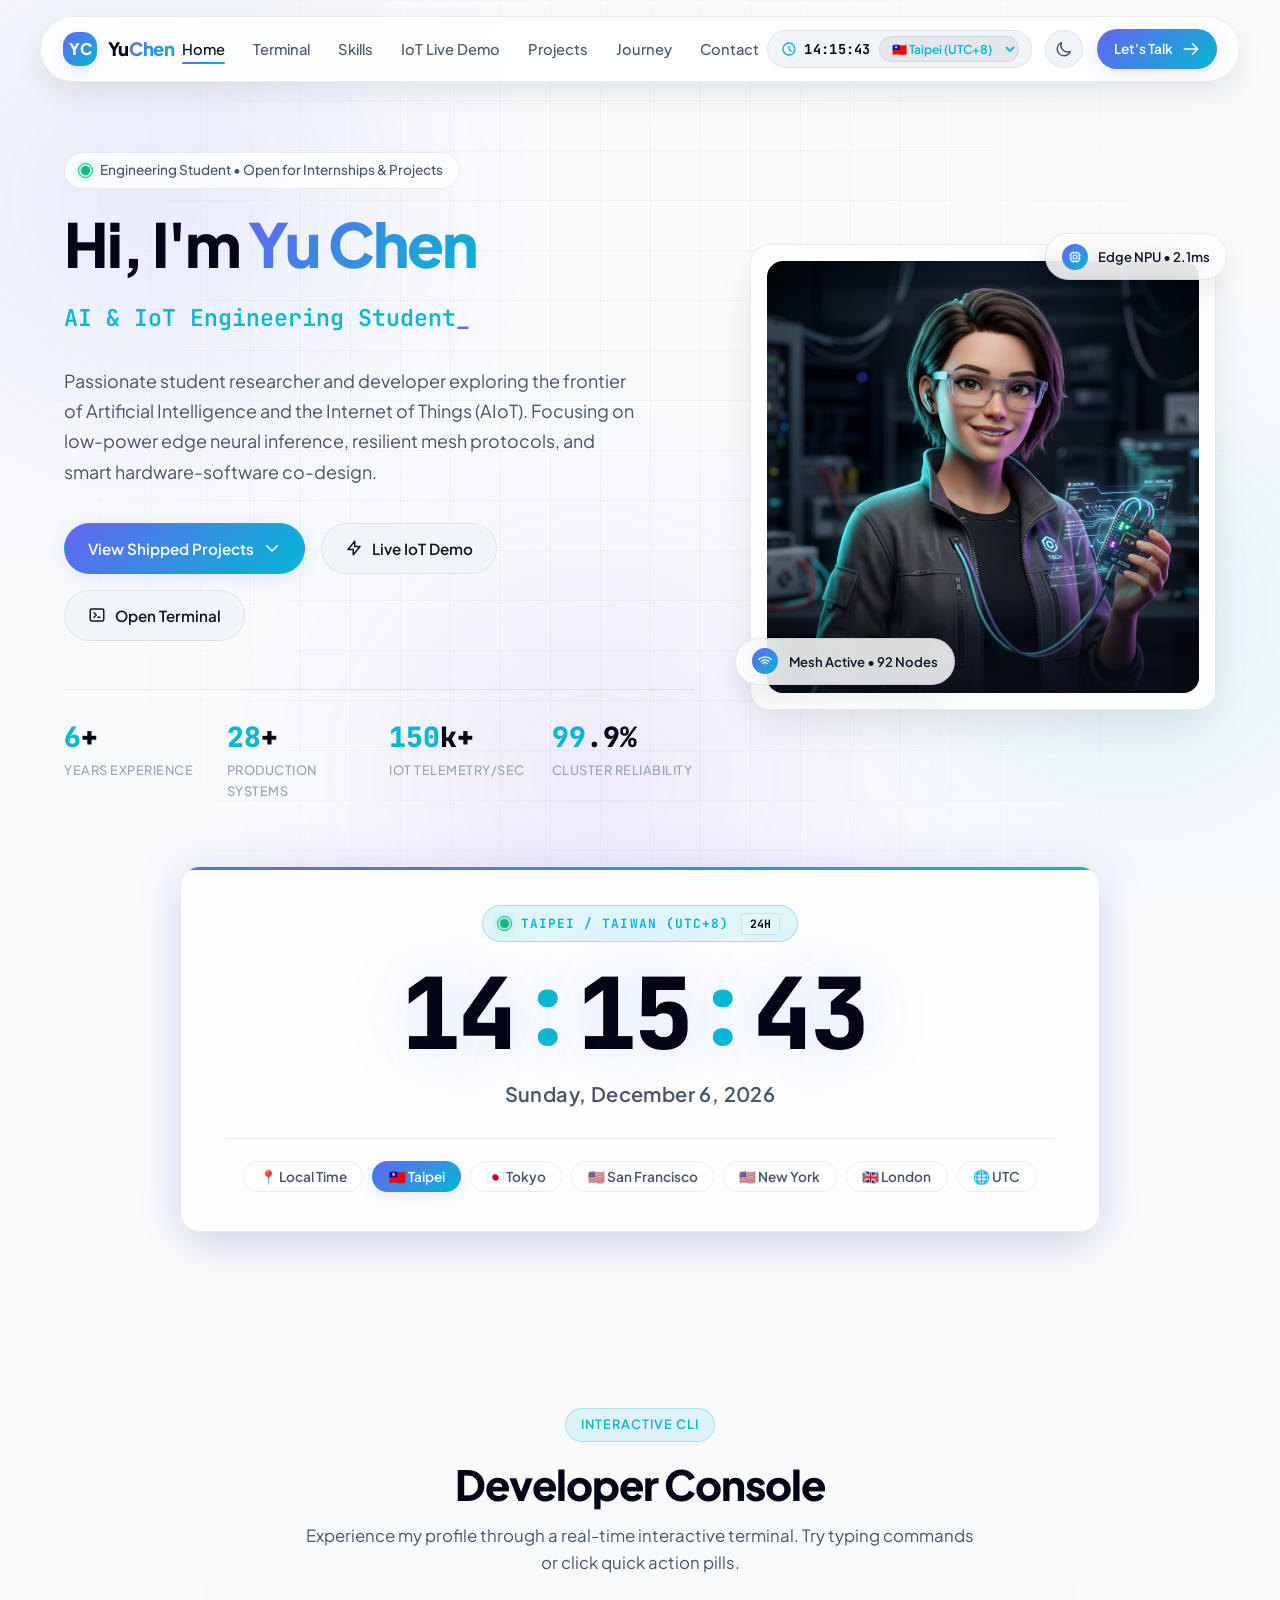
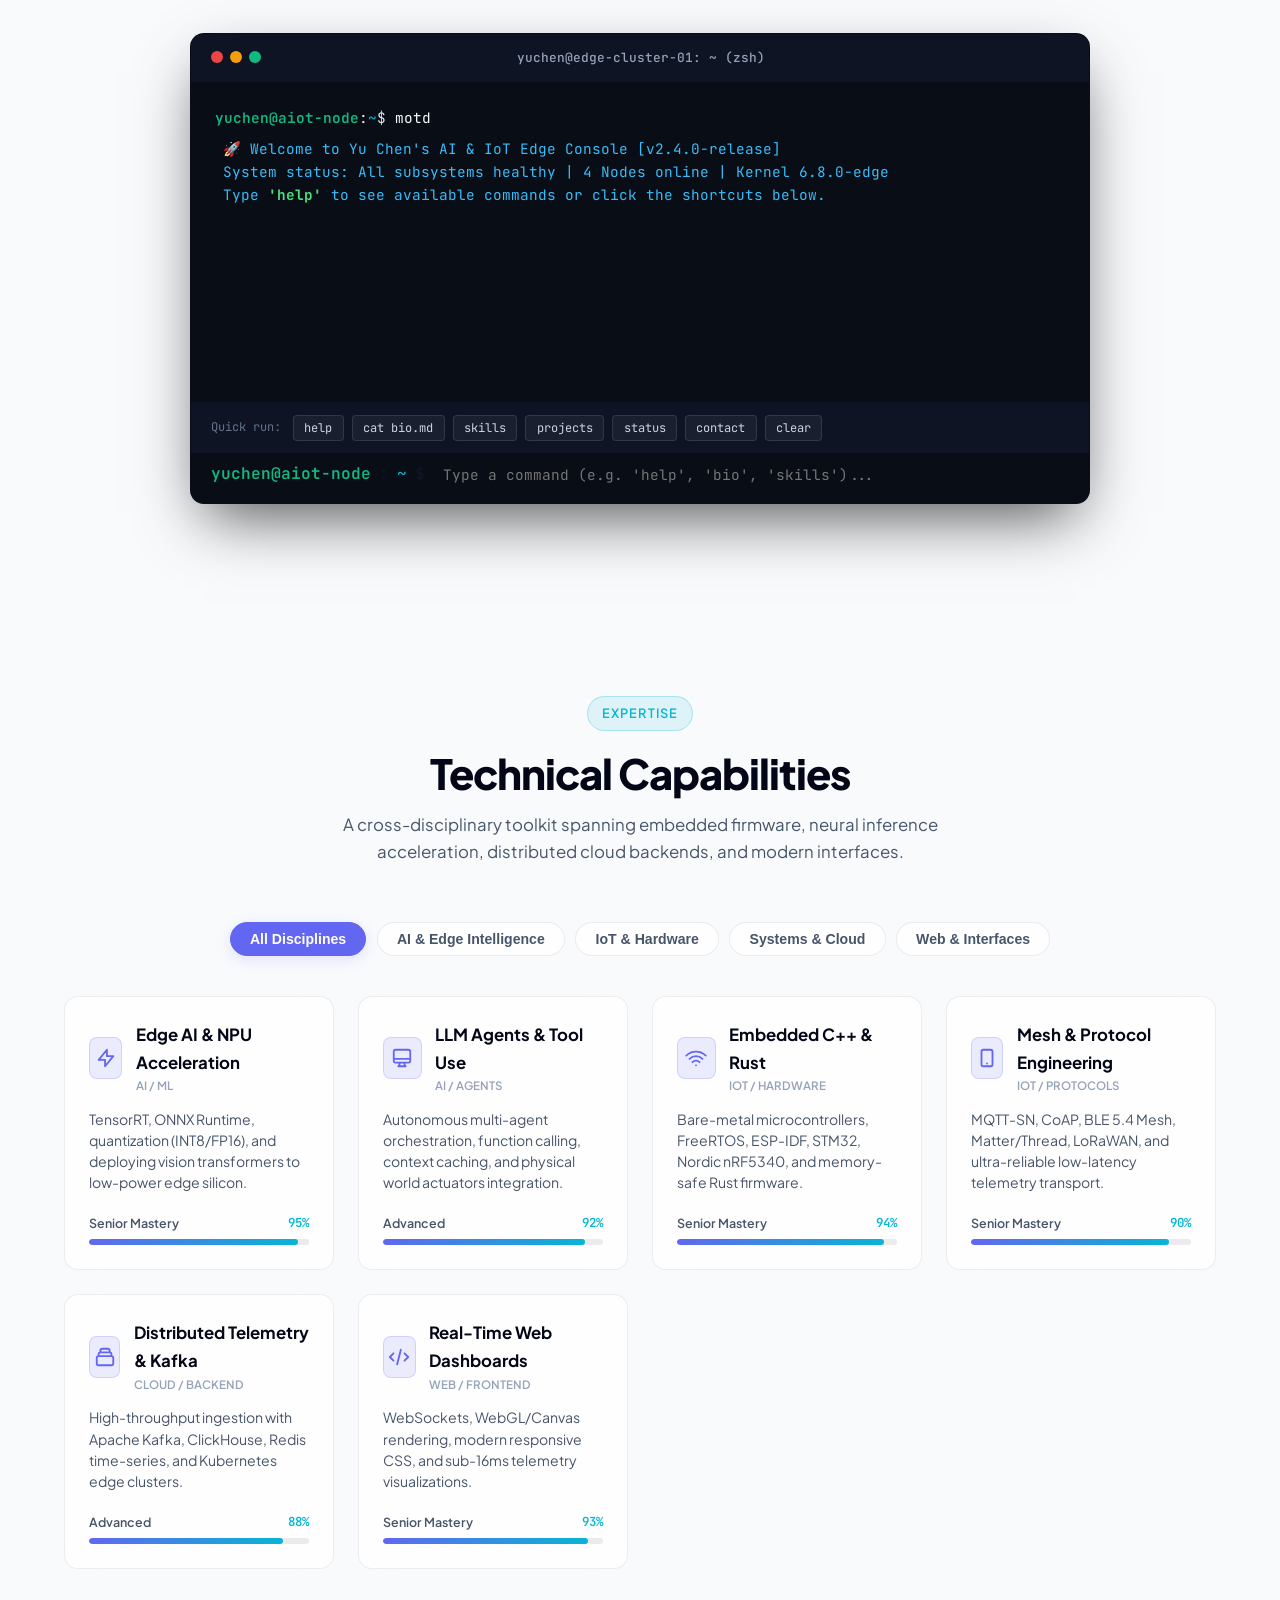
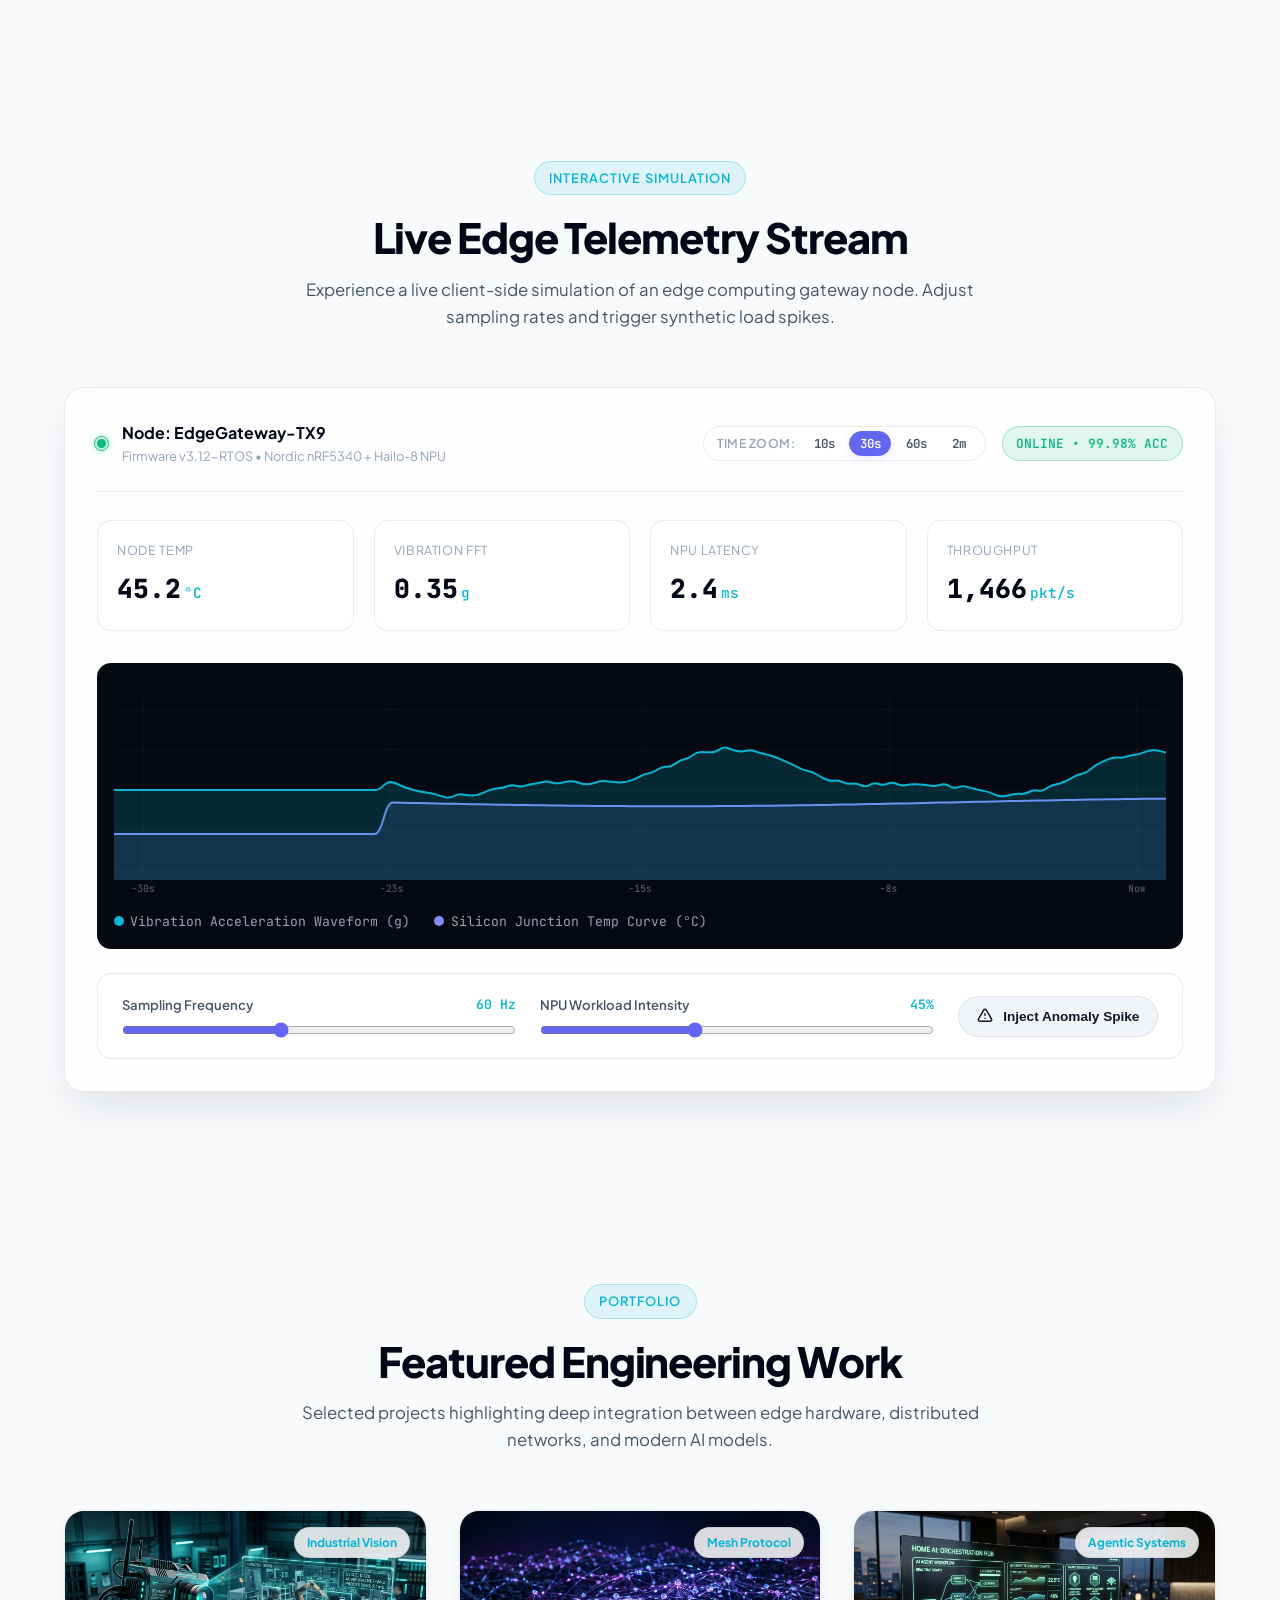
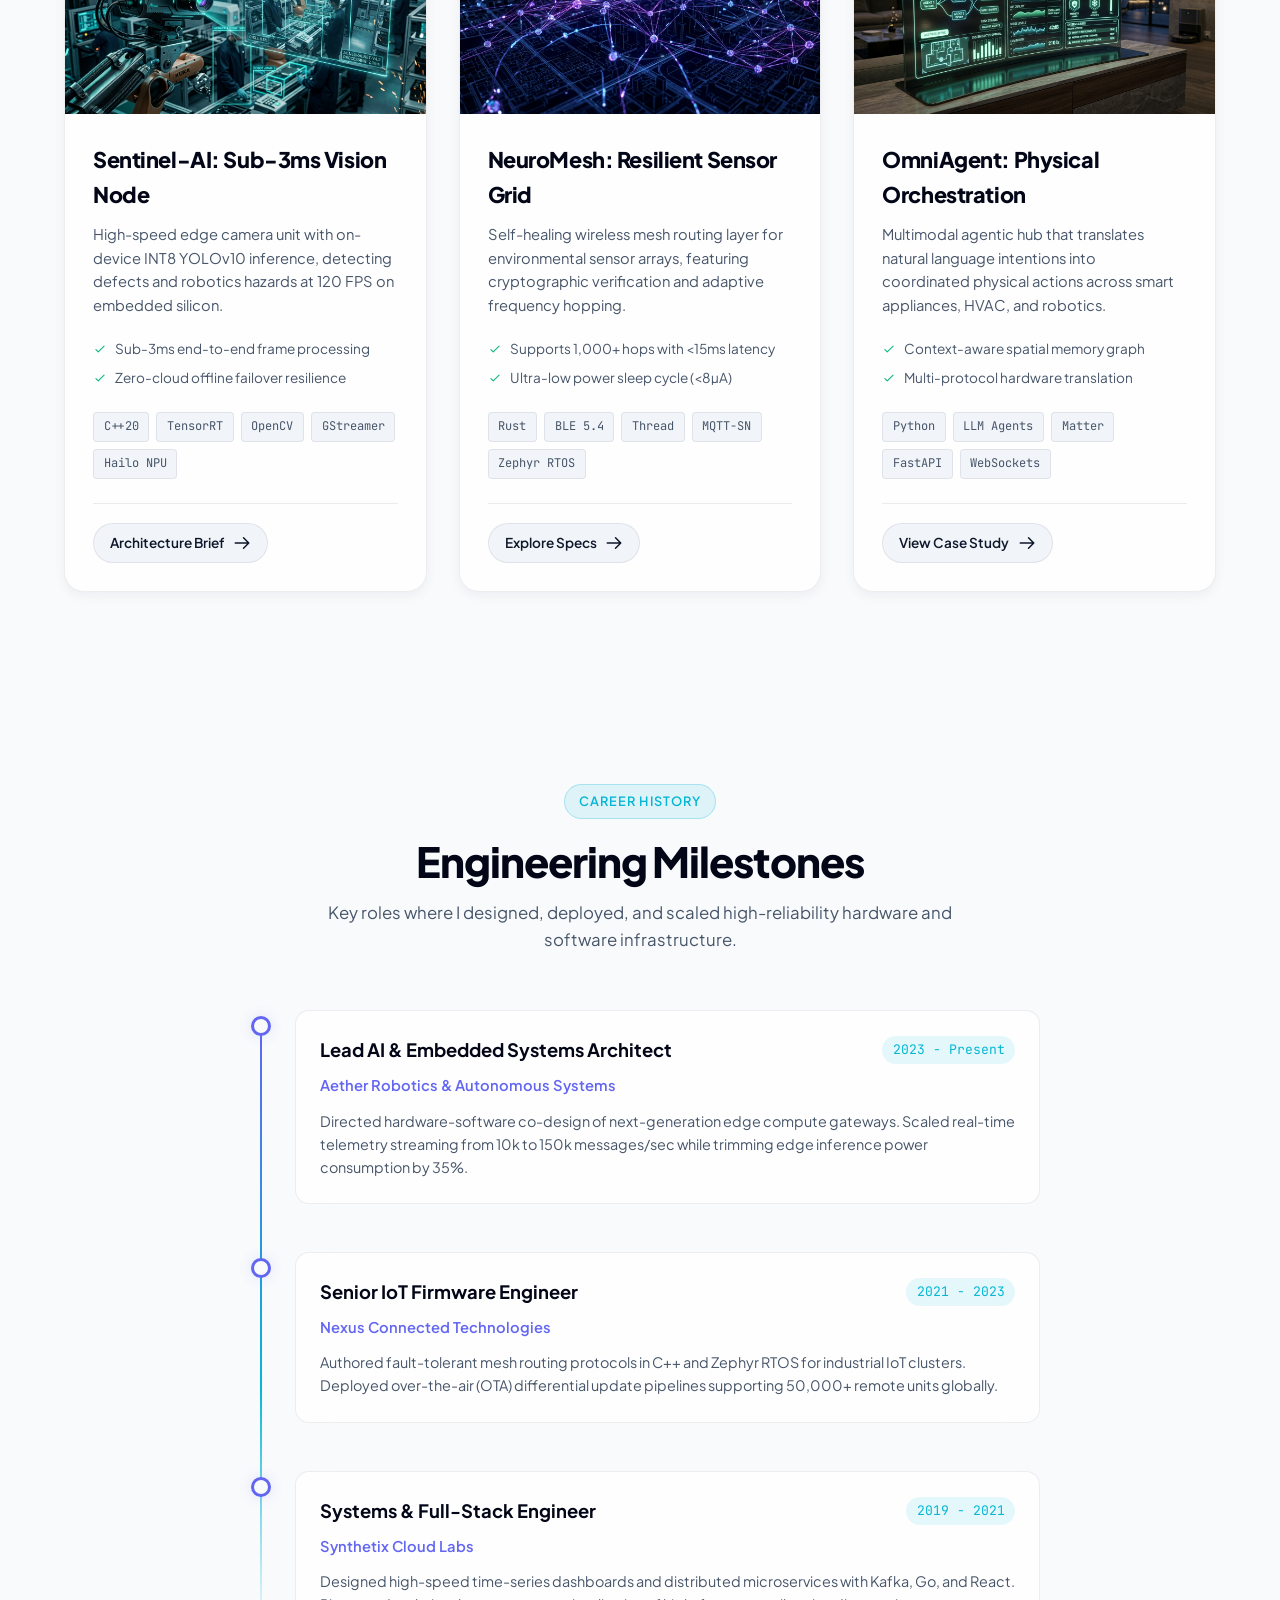
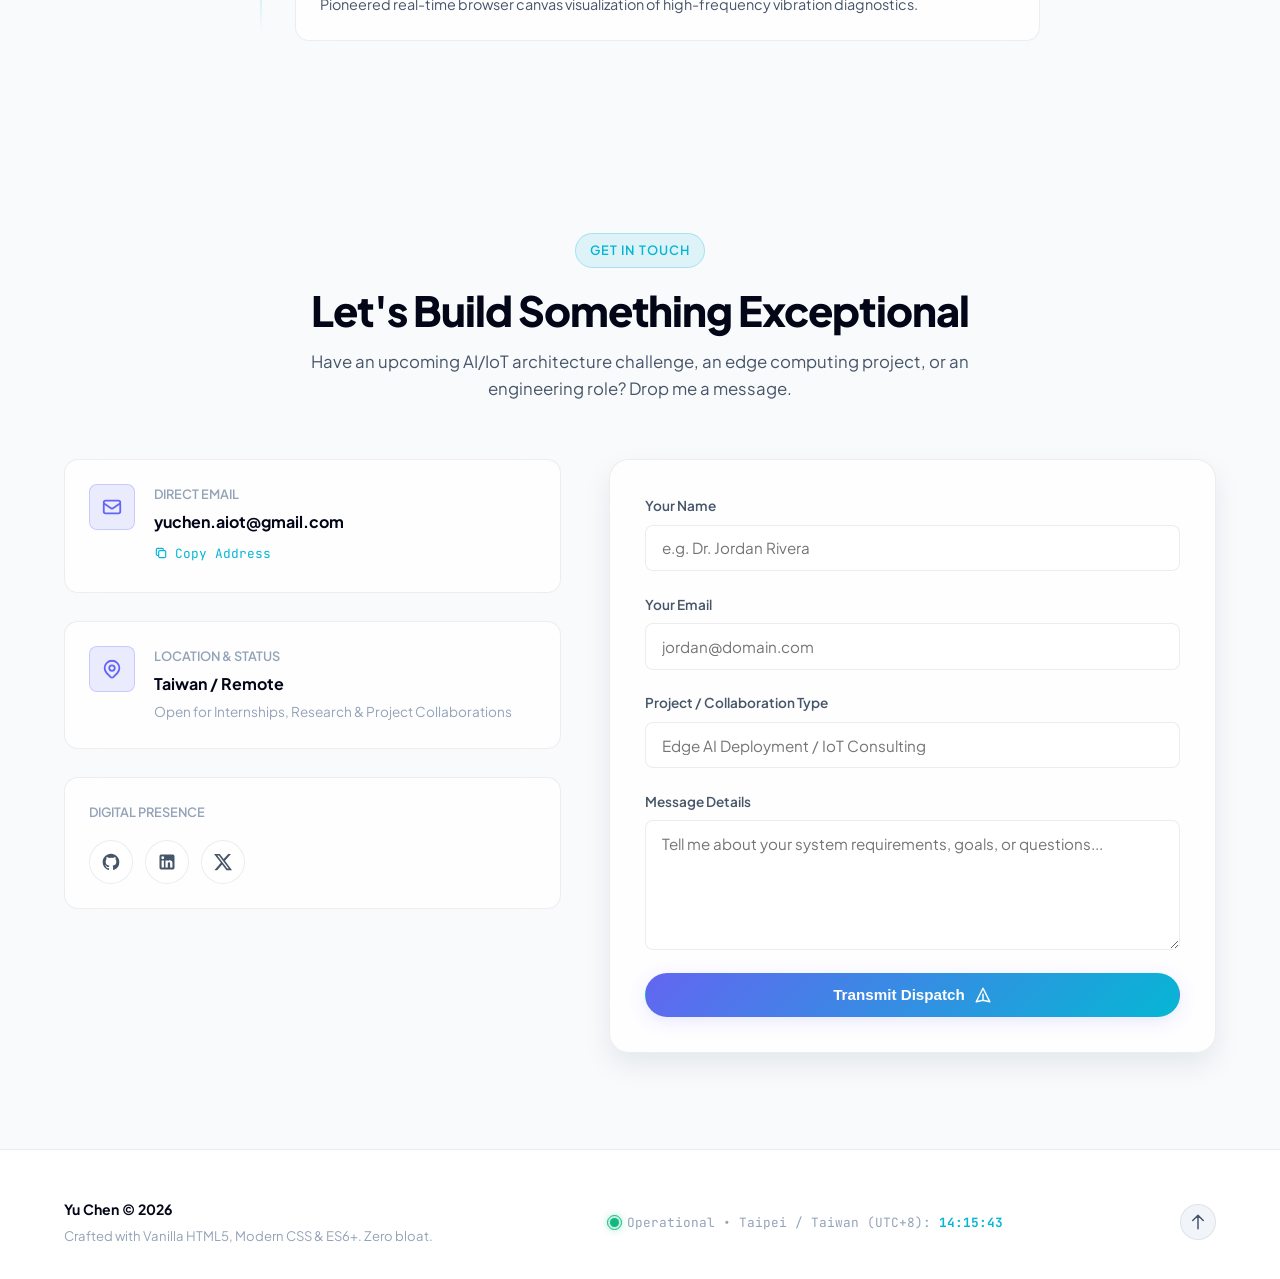
==== commit 84e33e3d: "feat: add big centered real-time mission clock with timezone pills and 12h/24h toggle" ====
--- a/L2 Personal Page/index.html
+++ b/L2 Personal Page/index.html
@@ -202,6 +202,41 @@
                 </svg>
               </div>
               <span>Mesh Active &bull; 92 Nodes</span>
+            </div>
+          </div>
+        </div>
+
+        <!-- ===================================================================
+             Central Real-Time World Clock (Big & Centered)
+             =================================================================== -->
+        <div class="central-clock-wrapper" id="centralClockWrapper">
+          <div class="central-clock-card">
+            <div class="clock-badge">
+              <span class="status-dot"></span>
+              <span id="centralZoneBadge">TAIPEI / TAIWAN (UTC+8)</span>
+              <button class="clock-format-toggle" id="formatToggleBtn" title="Switch 12H / 24H Format">24H</button>
+            </div>
+
+            <!-- Big Centered Digits -->
+            <div class="central-big-time" id="bigTimeContainer">
+              <span id="bigTimeHours">11</span><span class="time-colon">:</span><span id="bigTimeMinutes">05</span><span class="time-colon">:</span><span id="bigTimeSeconds">00</span>
+              <span class="time-period" id="bigTimePeriod"></span>
+            </div>
+
+            <!-- Full Calendar Date -->
+            <div class="central-date" id="bigTimeDate">
+              Wednesday, September 16, 2026
+            </div>
+
+            <!-- Quick-Switch Timezone Pills -->
+            <div class="central-timezone-pills">
+              <button class="tz-pill" data-zone="auto">📍 Local Time</button>
+              <button class="tz-pill active" data-zone="Asia/Taipei">🇹🇼 Taipei</button>
+              <button class="tz-pill" data-zone="Asia/Tokyo">🇯🇵 Tokyo</button>
+              <button class="tz-pill" data-zone="America/Los_Angeles">🇺🇸 San Francisco</button>
+              <button class="tz-pill" data-zone="America/New_York">🇺🇸 New York</button>
+              <button class="tz-pill" data-zone="Europe/London">🇬🇧 London</button>
+              <button class="tz-pill" data-zone="UTC">🌐 UTC</button>
             </div>
           </div>
         </div>
--- a/L2 Personal Page/style.css
+++ b/L2 Personal Page/style.css
@@ -783,6 +783,163 @@
 @keyframes floatChip {
   0% { transform: translateY(0); }
   100% { transform: translateY(-8px); }
+}
+
+/* ==========================================================================
+   Central Mission Clock Display (Big & Centered)
+   ========================================================================== */
+.central-clock-wrapper {
+  margin-top: 4rem;
+  width: 100%;
+  display: flex;
+  justify-content: center;
+}
+
+.central-clock-card {
+  width: 100%;
+  max-width: 920px;
+  background: var(--bg-glass-card);
+  backdrop-filter: blur(24px);
+  -webkit-backdrop-filter: blur(24px);
+  border: 1px solid var(--border-subtle);
+  border-radius: var(--radius-lg);
+  padding: 2.4rem 2.8rem;
+  text-align: center;
+  box-shadow: var(--shadow-lg), 0 0 45px var(--glow-primary);
+  position: relative;
+  overflow: hidden;
+  transition: all var(--transition-normal);
+}
+
+.central-clock-card:hover {
+  border-color: rgba(99, 102, 241, 0.4);
+  transform: translateY(-3px);
+  box-shadow: var(--shadow-lg), 0 0 60px var(--glow-cyan);
+}
+
+.central-clock-card::before {
+  content: '';
+  position: absolute;
+  top: 0;
+  left: 0;
+  right: 0;
+  height: 3px;
+  background: var(--gradient-accent);
+}
+
+.clock-badge {
+  display: inline-flex;
+  align-items: center;
+  gap: 0.75rem;
+  padding: 0.4rem 1.1rem;
+  background: rgba(6, 182, 212, 0.12);
+  border: 1px solid rgba(6, 182, 212, 0.3);
+  border-radius: var(--radius-full);
+  font-size: 0.8rem;
+  font-family: var(--font-mono);
+  font-weight: 700;
+  letter-spacing: 0.08em;
+  color: var(--accent-cyan);
+  text-transform: uppercase;
+  margin-bottom: 1.25rem;
+}
+
+.clock-format-toggle {
+  background: rgba(255, 255, 255, 0.1);
+  border: 1px solid var(--border-subtle);
+  border-radius: 4px;
+  padding: 0.15rem 0.5rem;
+  font-size: 0.72rem;
+  cursor: pointer;
+  color: var(--text-highlight);
+  font-family: var(--font-mono);
+  font-weight: 700;
+  transition: all var(--transition-fast);
+}
+
+.clock-format-toggle:hover {
+  background: var(--accent-primary);
+  border-color: var(--accent-primary);
+  color: #fff;
+}
+
+.central-big-time {
+  font-family: var(--font-mono);
+  font-size: clamp(3.4rem, 8.5vw, 6.2rem);
+  font-weight: 800;
+  line-height: 1.05;
+  color: var(--text-highlight);
+  letter-spacing: -0.03em;
+  text-shadow: 0 0 40px var(--glow-cyan), 0 0 80px var(--glow-primary);
+  display: flex;
+  align-items: baseline;
+  justify-content: center;
+  gap: 0.15rem;
+  margin-bottom: 0.65rem;
+}
+
+.time-colon {
+  color: var(--accent-cyan);
+  animation: blinkColon 1s infinite;
+  display: inline-block;
+  transform: translateY(-4px);
+}
+
+@keyframes blinkColon {
+  0%, 100% { opacity: 1; }
+  50% { opacity: 0.2; }
+}
+
+.time-period {
+  font-size: clamp(1.2rem, 2.5vw, 1.9rem);
+  font-weight: 700;
+  color: var(--accent-cyan);
+  margin-left: 0.6rem;
+  vertical-align: super;
+}
+
+.central-date {
+  font-size: clamp(1rem, 1.8vw, 1.25rem);
+  color: var(--text-secondary);
+  font-weight: 600;
+  margin-bottom: 1.75rem;
+  letter-spacing: 0.02em;
+}
+
+.central-timezone-pills {
+  display: flex;
+  flex-wrap: wrap;
+  align-items: center;
+  justify-content: center;
+  gap: 0.6rem;
+  padding-top: 1.4rem;
+  border-top: 1px solid var(--border-subtle);
+}
+
+.tz-pill {
+  background: var(--bg-secondary);
+  border: 1px solid var(--border-subtle);
+  color: var(--text-secondary);
+  font-family: var(--font-main);
+  font-size: 0.85rem;
+  font-weight: 600;
+  padding: 0.38rem 0.95rem;
+  border-radius: var(--radius-full);
+  cursor: pointer;
+  transition: all var(--transition-fast);
+}
+
+.tz-pill:hover {
+  color: var(--text-highlight);
+  border-color: var(--accent-primary);
+  transform: translateY(-2px);
+}
+
+.tz-pill.active {
+  background: var(--gradient-accent);
+  color: #ffffff;
+  border-color: transparent;
+  box-shadow: 0 4px 16px var(--glow-primary);
 }
 
 /* ==========================================================================
